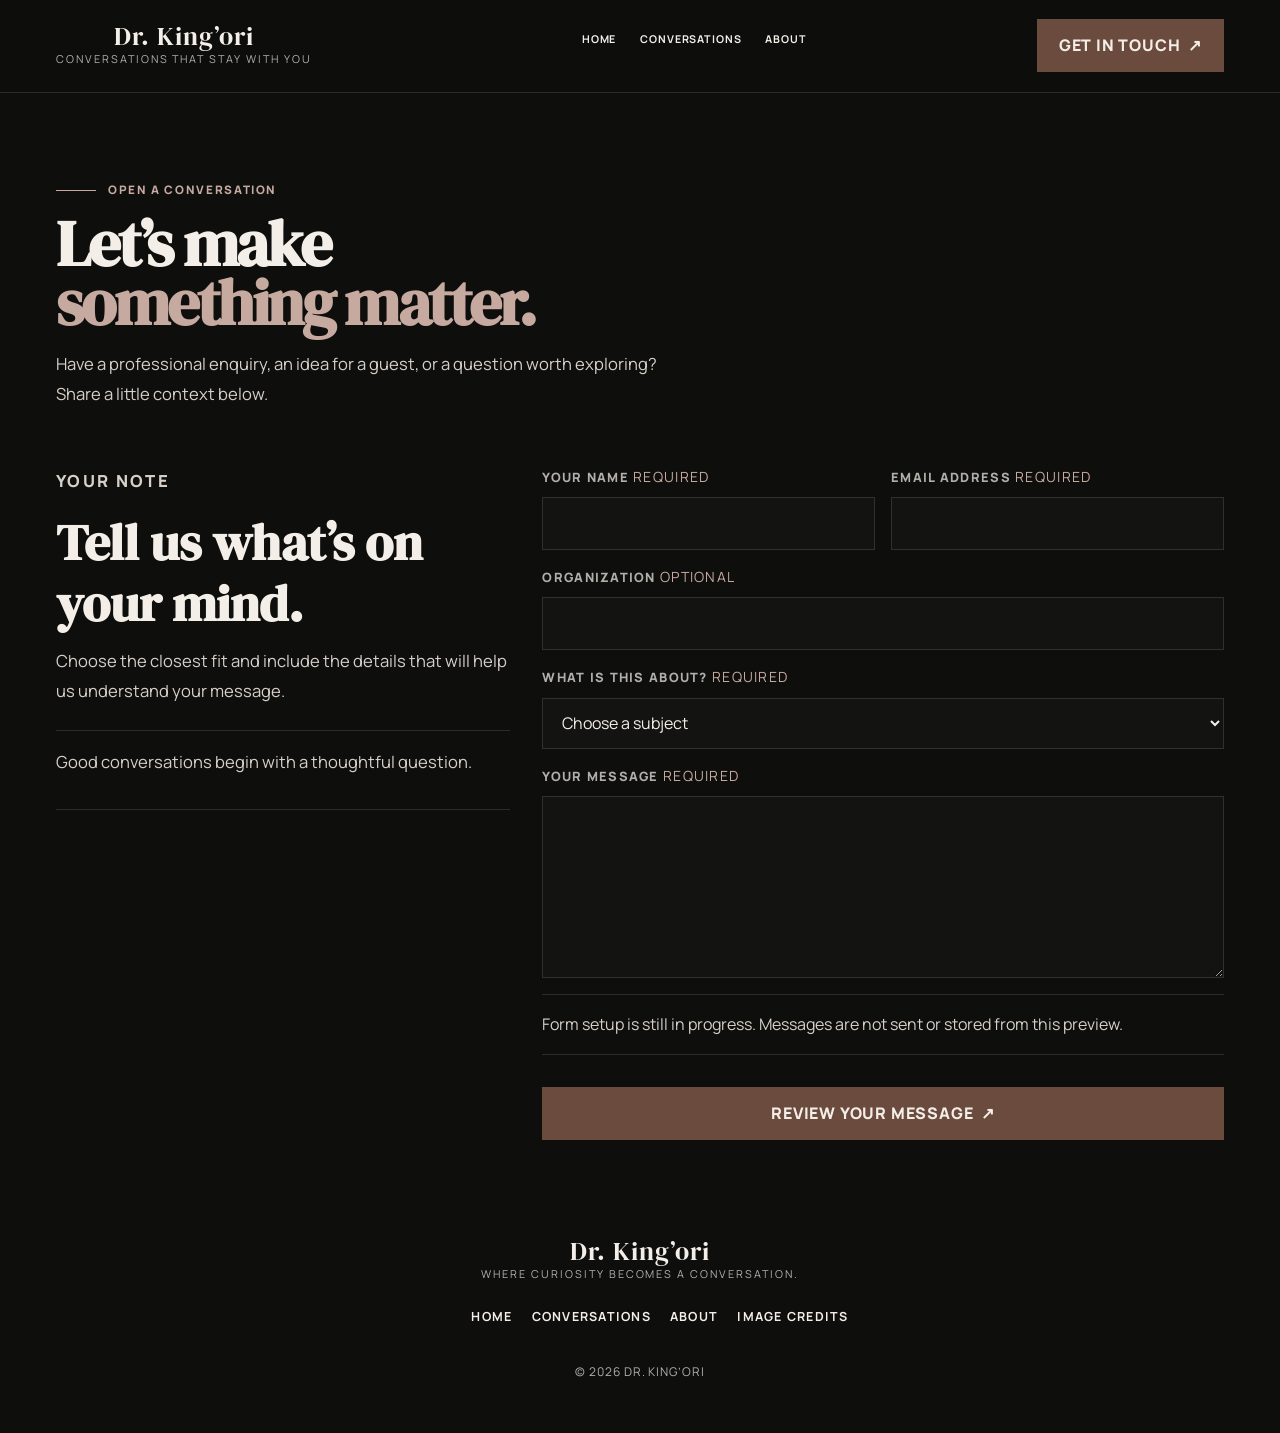
==== booking.html @ 10d5b48e "Start the Kingori site as its own repository. Move the client site out of the course tree and publis" ====
<!doctype html>
<html lang="en">
  <head>
    <meta charset="UTF-8" />
    <meta name="viewport" content="width=device-width, initial-scale=1.0" />
    <meta
      name="description"
      content="Share a professional enquiry, guest proposal, or conversation idea for Dr. King’ori."
    />
    <meta name="author" content="Dr. King’ori" />
    <meta name="theme-color" content="#0e0e0d" />
    <title>Get in touch — Dr. King’ori</title>
    <link rel="preconnect" href="https://fonts.googleapis.com" />
    <link rel="preconnect" href="https://fonts.gstatic.com" crossorigin />
    <link
      href="https://fonts.googleapis.com/css2?family=DM+Serif+Display&family=Manrope:wght@400;500;600;700;800&display=swap"
      rel="stylesheet"
    />
    <link rel="stylesheet" href="styles/styles.css" />
    <link rel="stylesheet" href="styles/booking.css" />
    <link rel="stylesheet" href="styles/kingori.css" />
    <script src="scripts/main.js" defer></script>
    <script src="scripts/booking.js" defer></script>
  </head>
  <body>
    <a class="skip-link" href="#main-content">Skip to content</a>
    <header class="page-header">
      <div class="header-container">
        <a class="wordmark" href="index.html" aria-label="Dr. King’ori home">
          <span class="wordmark-name">Dr. King’ori</span>
          <span class="wordmark-caption">Conversations that stay with you</span>
        </a>
        <nav class="navigation" aria-label="Main navigation">
          <ul class="nav-items">
            <li class="nav-item"><a href="index.html">Home</a></li>
            <li class="nav-item"><a href="media.html">Conversations</a></li>
            <li class="nav-item"><a href="index.html#about">About</a></li>
          </ul>
        </nav>
        <div class="actions">
          <a href="booking.html" class="cta-btn" aria-current="page">Get in touch <span aria-hidden="true">↗</span></a>
        </div>
      </div>
    </header>

    <main id="main-content" class="booking-main">
      <section class="booking-intro" aria-labelledby="booking-title">
        <p class="eyebrow"><span></span> OPEN A CONVERSATION</p>
        <h1 id="booking-title">Let’s make<br /><em>something matter.</em></h1>
        <p class="booking-intro-description">
          Have a professional enquiry, an idea for a guest, or a question
          worth exploring? Share a little context below.
        </p>
      </section>

      <section class="booking-form-section" aria-labelledby="form-title">
        <div class="booking-form-intro">
          <p class="eyebrow">YOUR NOTE</p>
          <h2 id="form-title">Tell us what’s on your mind.</h2>
          <p>Choose the closest fit and include the details that will help us understand your message.</p>
          <div class="contact-aside">
            <p>Good conversations begin with a thoughtful question.</p>
          </div>
        </div>

        <form class="booking-form" id="booking-form">
          <div class="form-row">
            <div class="form-field">
              <label for="name">Your name <span>Required</span></label>
              <input id="name" name="name" type="text" autocomplete="name" required />
            </div>
            <div class="form-field">
              <label for="email">Email address <span>Required</span></label>
              <input id="email" name="email" type="email" autocomplete="email" required />
            </div>
          </div>
          <div class="form-field">
            <label for="organization">Organization <span>Optional</span></label>
            <input id="organization" name="organization" type="text" autocomplete="organization" />
          </div>
          <div class="form-field">
            <label for="inquiry-type">What is this about? <span>Required</span></label>
            <select id="inquiry-type" name="inquiryType" required>
              <option value="">Choose a subject</option>
              <option value="professional">Professional enquiry</option>
              <option value="guest">Guest or topic proposal</option>
              <option value="partnership">Partnership enquiry</option>
              <option value="other">Something else</option>
            </select>
          </div>
          <div class="form-field">
            <label for="message">Your message <span>Required</span></label>
            <textarea id="message" name="message" rows="6" required></textarea>
          </div>
          <p class="form-demo-notice">
            Form setup is still in progress. Messages are not sent or stored from this preview.
          </p>
          <p class="form-status" id="form-status" role="status" aria-live="polite"></p>
          <button class="button button-dark" type="submit">Review your message <span aria-hidden="true">↗</span></button>
        </form>
      </section>
    </main>

    <footer class="page-footer">
      <a class="wordmark footer-wordmark" href="index.html"><span class="wordmark-name">Dr. King’ori</span><span class="wordmark-caption">Where curiosity becomes a conversation.</span></a>
      <nav aria-label="Footer navigation"><ul class="footer-nav"><li><a href="index.html">Home</a></li><li><a href="media.html">Conversations</a></li><li><a href="index.html#about">About</a></li><li><a href="references.html">Image credits</a></li></ul></nav>
      <p class="footer-meta">© <span id="currentyear"></span> Dr. King’ori</p>
    </footer>
  </body>
</html>
---- styles/styles.css ----
* {
  box-sizing: border-box;
}

html {
  scroll-behavior: smooth;
}

body {
  margin: 0;
  min-width: min(320px, 100%);
  font-family: "Manrope", "Segoe UI", sans-serif;
  line-height: 1.6;
  background: #111111;
  color: #f4eee5;
}

img {
  display: block;
  max-width: 100%;
  height: auto;
}

button,
input,
select,
textarea {
  font: inherit;
}

:focus-visible {
  outline: 2px solid #c69953;
  outline-offset: 4px;
}

p,
h1,
h2,
h3,
ul,
ol {
  margin-top: 0;
}

@media (prefers-reduced-motion: reduce) {
  html:focus-within {
    scroll-behavior: auto;
  }

  *, *::before, *::after {
    animation-duration: 0.01ms !important;
    animation-iteration-count: 1 !important;
    transition-duration: 0.01ms !important;
    scroll-behavior: auto !important;
  }
}
---- styles/booking.css ----
.booking-main {
  width: min(100% - 2rem, var(--content-width));
  margin-inline: auto;
}

.booking-intro {
  padding-block: clamp(3rem, 8vw, 6rem) 2.5rem;
}



.booking-intro h1 {
  max-width: 18ch;
  margin-bottom: 1rem;
  color: var(--color-text);
  font-size: var(--fs-display);
  line-height: 1.05;
  letter-spacing: -0.04em;
}

.booking-intro h1 span {
  color: var(--color-accent);
}

.booking-intro-description {
  max-width: 62ch;
  line-height: 1.7;
}

.booking-form-section {
  display: grid;
  gap: 2rem;
  padding-block: 2rem 5rem;
}

.booking-form-intro h2 {
  margin-bottom: 0.75rem;
  color: var(--color-text);
  font-size: var(--fs-section);
  line-height: 1.2;
}

.booking-form-intro > p:last-child {
  max-width: 50ch;
}

.booking-form {
  display: grid;
  gap: 1.5rem;
}

.booking-form fieldset {
  display: grid;
  gap: 1rem;
  min-width: 0;
  padding: 1.25rem;
  border: 1px solid var(--color-border);
  background-color: #11151c;
}

.booking-form legend {
  padding-inline: 0.5rem;
  color: var(--color-text);
  font-weight: 700;
}

.form-field {
  display: grid;
  gap: 0.4rem;
}

.form-field label {
  color: var(--color-text);
  font-weight: 600;
}

.form-field label span {
  color: var(--color-text-muted);
  font-size: 0.875rem;
  font-weight: 400;
}

.form-field input,
.form-field select,
.form-field textarea {
  width: 100%;
  min-height: 2.75rem;
  padding: 0.7rem 0.8rem;
  border: 1px solid var(--color-border);
  border-radius: 0.2rem;
  background-color: var(--color-background);
  color: var(--color-text);
}

.form-field textarea {
  min-height: 9rem;
  resize: vertical;
}

.form-field input::placeholder {
  color: var(--color-text-muted);
  opacity: 1;
}

.form-demo-notice {
  padding: 1rem;
  border-left: 3px solid var(--color-accent);
  background-color: #11151c;
  line-height: 1.6;
}

.form-status:empty {
  display: none;
}

.form-status:not(:empty) {
  padding: 0.85rem 1rem;
  border: 1px solid var(--color-border);
  color: var(--color-text);
}

.booking-form .cta-btn {
  justify-self: start;
  min-height: 2.75rem;
  padding: 0.7rem 1.2rem;
  border: 1px solid var(--color-accent);
  border-radius: 0.2rem;
  cursor: pointer;
}

.booking-form .cta-btn:hover {
  border-color: var(--color-text);
}

@media (min-width: 48rem) {
  .booking-form-section {
    grid-template-columns: minmax(14rem, 0.75fr) minmax(0, 1.25fr);
    align-items: start;
    gap: clamp(2rem, 5vw, 4rem);
  }

  .booking-form fieldset {
    grid-template-columns: repeat(2, minmax(0, 1fr));
    gap: 1.25rem;
    padding: 1.5rem;
  }

  .booking-form fieldset legend {
    grid-column: 1 / -1;
  }

  .booking-form fieldset:last-of-type .form-field:last-child {
    grid-column: 1 / -1;
  }

  .form-demo-notice,
  .form-status,
  .booking-form .cta-btn {
    grid-column: 1 / -1;
  }
}
---- styles/kingori.css ----
:root {
  --kingori-bg: #0e0e0d;
  --kingori-bg-soft: #161412;
  --kingori-panel: rgba(255, 255, 255, 0.02);
  --kingori-text: #f3efe8;
  --kingori-text-soft: #d6d0c8;
  --kingori-line: rgba(255, 255, 255, 0.12);
  --kingori-accent: #6b4b3d;
  --kingori-accent-readable: #c6aaa0;
  --kingori-accent-soft: #d8c4bb;
  --kingori-muted: rgba(243, 239, 232, 0.72);
}

body {
  background: var(--kingori-bg);
  color: var(--kingori-text);
}

.home-stage {
  position: relative;
  isolation: isolate;
}

.home-stage::before {
  position: absolute;
  z-index: 0;
  inset: 0 0 auto;
  height: clamp(60rem, calc(100svh + 2rem), 68rem);
  background: url("../images/background/bg-1.webp") center 42% / cover no-repeat;
  content: "";
  opacity: 0.2;
  pointer-events: none;
}

.home-stage > .page-header,
.home-stage > main,
.home-stage > .page-footer {
  position: relative;
  z-index: 1;
}

.home-page #main-content > .intro-band {
  position: relative;
  z-index: 1;
  background: var(--kingori-bg);
}

img {
  border-radius: 0;
}

.skip-link {
  position: absolute;
  left: 1rem;
  top: -3rem;
  z-index: 100;
  padding: 0.7rem 1rem;
  background: #fff;
  color: #111;
  text-decoration: none;
}

.skip-link:focus {
  top: 1rem;
}

.page-header {
  position: sticky;
  top: 0;
  z-index: 20;
  background: rgba(14, 14, 13, 0.92);
  backdrop-filter: blur(8px);
  border-bottom: 1px solid var(--kingori-line);
}

.home-page .page-header {
  position: relative;
  background: transparent;
  backdrop-filter: none;
  border-bottom: 0;
}

.header-container {
  max-width: 1200px;
  margin: 0 auto;
  padding: 1.2rem 1rem;
  display: grid;
  gap: 1rem;
  justify-items: center;
  align-items: center;
}

.wordmark {
  display: inline-flex;
  flex-direction: column;
  align-items: center;
  text-decoration: none;
  color: var(--kingori-text);
}

.wordmark-name {
  font-family: "DM Serif Display", Georgia, serif;
  font-size: clamp(1.4rem, 2vw, 2.1rem);
  letter-spacing: 0.04em;
  line-height: 1;
}

.wordmark-caption {
  font-size: 0.68rem;
  letter-spacing: 0.18em;
  text-transform: uppercase;
  opacity: 0.72;
}

.navigation {
  width: 100%;
}

.nav-items {
  list-style: none;
  display: flex;
  justify-content: center;
  flex-wrap: wrap;
  gap: 1rem 1.5rem;
}

.nav-items a,
.footer-nav a,
.platform-strip a,
.text-link,
.archive-card-link,
.archive-source,
.platform-links a {
  color: var(--kingori-text);
  text-decoration: none;
}

.nav-items a {
  position: relative;
  font-weight: 700;
  letter-spacing: 0.08em;
  text-transform: uppercase;
  font-size: 0.67rem;
}

.nav-items a::after {
  content: "";
  position: absolute;
  left: 0;
  bottom: -0.35rem;
  width: 100%;
  height: 2px;
  background: var(--kingori-accent);
  transform: scaleX(0);
  transform-origin: center;
  transition: transform 180ms ease;
}

.nav-items a:hover::after,
.nav-items a[aria-current="page"]::after {
  transform: scaleX(1);
}

.actions {
  display: flex;
  justify-content: center;
}

.cta-btn,
.button,
.archive-source,
.archive-card-link,
.platform-links a,
.text-link,
.media-reset {
  transition:
    transform 180ms ease,
    background-color 180ms ease,
    border-color 180ms ease,
    color 180ms ease;
}

.cta-btn,
.button {
  display: inline-flex;
  align-items: center;
  justify-content: center;
  gap: 0.5rem;
  padding: 0.8rem 1.3rem;
  border-radius: 0;
  text-decoration: none;
  font-weight: 800;
  letter-spacing: 0.05em;
  text-transform: uppercase;
  border: 1px solid transparent;
  cursor: pointer;
}

.cta-btn,
.button-dark {
  background: var(--kingori-accent);
  color: var(--kingori-text);
}

.button-outline,
.button-light,
.media-reset {
  background: transparent;
  border-color: var(--kingori-line);
  color: var(--kingori-text);
}

.button:hover,
.cta-btn:hover,
.archive-source:hover,
.archive-card-link:hover,
.platform-links a:hover,
.text-link:hover,
.media-reset:hover {
  transform: translateY(-1px);
}

.text-link {
  font-weight: 700;
}

.hero,
.intro-band,
.topics-section,
.listen-section,
.about-section,
.contact-band,
.media-main,
.booking-main,
.page-footer,
.references-main {
  max-width: 1200px;
  margin: 0 auto;
  padding-left: 1rem;
  padding-right: 1rem;
}

.hero {
  display: grid;
  gap: 2rem;
  padding-top: clamp(3rem, 7vw, 6rem);
  padding-bottom: clamp(2.5rem, 6vw, 4rem);
}

.home-hero {
  max-width: none;
  padding-left: max(1rem, calc((100vw - 1200px) / 2));
  padding-right: 0;
  background: transparent;
}

.eyebrow {
  display: inline-flex;
  align-items: center;
  gap: 0.75rem;
  margin-bottom: 1rem;
  color: var(--kingori-accent-readable);
  font-size: 0.73rem;
  font-weight: 800;
  letter-spacing: 0.14em;
  text-transform: uppercase;
}

.eyebrow span {
  display: inline-block;
  width: 2.5rem;
  height: 1px;
  background: currentColor;
}

.hero h1,
.archive-intro h1,
.booking-intro h1,
.about-section h2,
.listen-copy h2,
.intro-band h2,
.contact-band h2,
.section-heading h2 {
  font-family: "DM Serif Display", Georgia, serif;
  line-height: 0.92;
  letter-spacing: -0.04em;
  color: var(--kingori-text);
}

.hero h1 {
  font-size: clamp(3.2rem, 7vw, 7rem);
}

@keyframes matter-pendulum {
  0% {
    opacity: 0;
    transform: translateY(1.2em) rotate(90deg);
  }

  15% {
    opacity: 1;
    transform: translateY(1.2em) rotate(70deg);
  }

  40% {
    transform: translateY(1.2em) rotate(-20deg);
  }

  60% {
    transform: translateY(1.2em) rotate(10deg);
  }

  80% {
    transform: translateY(1.2em) rotate(-5deg);
  }

  100% {
    opacity: 1;
    transform: translateY(1.2em) rotate(0deg);
  }
}

.hero h1 em,
.archive-intro h1 em,
.booking-intro h1 em,
.about-section h2 em,
.listen-copy h2 em,
.section-heading h2 em {
  color: var(--kingori-accent-readable);
  font-style: normal;
}

.hero-lede,
.archive-intro p,
.listen-copy p,
.about-copy p,
.booking-intro-description,
.booking-form-intro p,
.archive-heading p,
.intro-band p,
.references-intro,
.contact-aside p {
  max-width: 38rem;
  font-size: 1.04rem;
  line-height: 1.8;
  color: var(--kingori-text-soft);
}

.hero-actions {
  display: flex;
  flex-wrap: wrap;
  align-items: center;
  gap: 1rem;
  margin-top: 1.5rem;
}

.hero-note {
  margin-top: 1rem;
  font-size: 0.8rem;
  letter-spacing: 0.18em;
  text-transform: uppercase;
  color: var(--kingori-muted);
}

.hero-visual {
  position: relative;
  margin: 0;
  padding: 0;
  border: 0;
  background: transparent;
  box-shadow: none;
}

.hero-visual img {
  width: 100%;
  height: auto;
  aspect-ratio: 1.6;
  object-fit: cover;
  object-position: right center;
  border-radius: 0;
}

.hero-visual figcaption {
  display: flex;
  flex-wrap: wrap;
  justify-content: space-between;
  gap: 0.35rem 1rem;
  margin-top: 0.9rem;
  padding-right: max(1rem, calc((100vw - 1200px) / 2));
  color: var(--kingori-text-soft);
  font-size: 0.82rem;
}

.visual-index {
  font-size: 0.72rem;
  letter-spacing: 0.14em;
  color: var(--kingori-accent-readable);
  text-transform: uppercase;
  font-weight: 800;
}

.hero-bottomline {
  margin-top: 0.2rem;
  display: grid;
  grid-template-columns: repeat(auto-fit, minmax(10rem, 1fr));
  gap: 0.75rem;
  padding-top: 1rem;
  border-top: 1px solid var(--kingori-line);
  color: var(--kingori-muted);
  font-size: 0.7rem;
  letter-spacing: 0.14em;
  text-transform: uppercase;
}

.intro-band,
.listen-section,
.contact-band {
  border-top: 1px solid var(--kingori-line);
  padding-top: 3rem;
  padding-bottom: 3rem;
}

.intro-band {
  display: grid;
  gap: 1.2rem;
  align-items: center;
}

.featured-conversation {
  grid-template-columns: minmax(0, 1fr);
  gap: 2rem;
  padding-top: clamp(4rem, 8vw, 7rem);
  padding-bottom: clamp(4rem, 8vw, 7rem);
}

.home-page #main-content > .featured-conversation {
  max-width: none;
  margin: 0;
  padding-right: max(1rem, calc((100vw - 1200px) / 2));
  padding-left: max(1rem, calc((100vw - 1200px) / 2));
  background: #e8dfd2;
  border-color: rgba(14, 14, 13, 0.16);
  color: #201c19;
}

.home-page #main-content > .featured-conversation .eyebrow,
.home-page #main-content > .featured-conversation h2 span,
.home-page #main-content > .featured-conversation .visual-index {
  color: #6b4b3d;
}

.home-page #main-content > .featured-conversation h2 {
  color: #201c19;
}

.home-page #main-content > .featured-conversation .feature-copy > p:not(.eyebrow),
.home-page #main-content > .featured-conversation figcaption {
  color: #4d4741;
}

.home-page #main-content > .listen-section {
  max-width: none;
  margin: 0;
  border-color: rgba(14, 14, 13, 0.16);
  padding: clamp(3rem, 7vw, 6rem) max(1rem, calc((100vw - 1200px) / 2));
  background: #e8dfd2;
  color: #201c19;
}

.home-page #main-content > .listen-section .eyebrow,
.home-page #main-content > .listen-section .listen-copy h2 em {
  color: #6b4b3d;
}

.home-page #main-content > .listen-section .listen-copy h2,
.home-page #main-content > .listen-section .listen-copy p:not(.eyebrow),
.home-page #main-content > .listen-section .platform-links a {
  color: #201c19;
}

.home-page #main-content > .listen-section .listen-copy p:not(.eyebrow) {
  color: #4d4741;
}

.home-page #main-content > .listen-section .button-light {
  border-color: rgba(32, 28, 25, 0.35);
  color: #201c19;
}

.home-page #main-content > .listen-section .button-light:hover,
.home-page #main-content > .listen-section .button-light:focus-visible {
  border-color: #6b4b3d;
  background: rgba(107, 75, 61, 0.08);
}

.home-page #main-content > .listen-section .platform-links a {
  border-color: rgba(32, 28, 25, 0.22);
}

.home-page #main-content > .listen-section .platform-links a small {
  color: #4d4741;
}

.home-page #main-content > .listen-section .platform-links a:hover,
.home-page #main-content > .listen-section .platform-links a:focus-visible {
  border-color: #6b4b3d;
}

.home-page #main-content > .contact-band {
  max-width: none;
  margin: 0;
  border-color: rgba(243, 239, 232, 0.24);
  padding: clamp(2.5rem, 6vw, 4.5rem) max(1rem, calc((100vw - 1200px) / 2));
  background: var(--kingori-accent);
  color: var(--kingori-text);
}

.home-page #main-content > .contact-band .eyebrow,
.home-page #main-content > .contact-band h2 {
  color: var(--kingori-text);
}

.home-page #main-content > .contact-band .button-outline {
  border-color: rgba(243, 239, 232, 0.72);
  color: var(--kingori-text);
}

.home-page #main-content > .contact-band .button-outline:hover,
.home-page #main-content > .contact-band .button-outline:focus-visible {
  border-color: var(--kingori-text);
  background: rgba(243, 239, 232, 0.1);
}

.feature-copy {
  max-width: 34rem;
}

.feature-copy .eyebrow {
  margin-bottom: 1.4rem;
}

.feature-copy h2 {
  max-width: 12ch;
}

.feature-copy > p:not(.eyebrow) {
  max-width: 34rem;
  margin-bottom: 0;
}

.feature-image-link {
  position: relative;
  display: block;
  overflow: hidden;
}

.feature-play-cue {
  position: absolute;
  right: 1rem;
  bottom: 1rem;
  z-index: 1;
  display: inline-flex;
  align-items: center;
  gap: 0.5rem;
  padding: 0.7rem 0.85rem;
  background: var(--kingori-bg);
  color: var(--kingori-text);
  font-size: 0.62rem;
  font-weight: 800;
  letter-spacing: 0.08em;
  text-transform: uppercase;
}

.feature-play-cue svg {
  width: 1.35rem;
  height: auto;
  flex: 0 0 auto;
}

.feature-visual {
  margin: 0;
}

.feature-visual img {
  width: 100%;
  aspect-ratio: 16 / 10;
  object-fit: cover;
}

.feature-visual figcaption {
  display: grid;
  gap: 0.5rem;
  margin-top: 1rem;
  color: var(--kingori-text-soft);
  font-size: 0.84rem;
  line-height: 1.6;
}

.feature-visual .visual-index {
  color: var(--kingori-accent-readable);
}

.intro-band h2 {
  font-size: clamp(2rem, 4vw, 4rem);
}

.intro-band h2 span {
  color: var(--kingori-accent-readable);
}

.topics-section {
  padding-top: clamp(3.5rem, 7vw, 5rem);
  padding-bottom: clamp(4rem, 8vw, 6rem);
}

.home-page #main-content > .topics-section {
  max-width: none;
  margin: 0;
  padding-right: max(1rem, calc((100vw - 1200px) / 2));
  padding-left: max(1rem, calc((100vw - 1200px) / 2));
  background: var(--kingori-accent);
  color: var(--kingori-text);
}

.section-heading {
  display: flex;
  flex-wrap: wrap;
  align-items: end;
  justify-content: space-between;
  gap: 1rem;
  margin-bottom: 1.5rem;
}

.topics-intro {
  max-width: 38rem;
  margin: -0.45rem 0 2.5rem;
  color: rgba(243, 239, 232, 0.82);
  font-size: 0.92rem;
  line-height: 1.65;
}

.section-heading h2 {
  font-size: clamp(2.3rem, 4vw, 4rem);
}

.topic-grid {
  list-style: none;
  display: grid;
  grid-template-columns: repeat(3, minmax(0, 1fr));
  column-gap: clamp(1rem, 2.5vw, 2rem);
  row-gap: clamp(2.5rem, 5vw, 4rem);
}

.topic-card {
  display: grid;
  align-content: start;
  padding-top: 0.8rem;
  border-top: 1px solid rgba(243, 239, 232, 0.3);
  border-radius: 0;
  background: transparent;
  color: var(--kingori-text);
  text-decoration: none;
}

.topic-card:focus-visible {
  outline: 2px solid var(--kingori-text);
  outline-offset: 0.35rem;
}

.topic-image {
  display: block;
  overflow: hidden;
  margin-bottom: 1.1rem;
}

.topic-image img {
  display: block;
  width: 100%;
  aspect-ratio: 3 / 2;
  object-fit: cover;
  object-position: center;
  filter: saturate(0.84);
  transition:
    filter 360ms ease,
    transform 500ms cubic-bezier(0.2, 0.7, 0.2, 1);
}

.topic-card:hover .topic-image img,
.topic-card:focus-visible .topic-image img {
  filter: saturate(1);
  transform: scale(1.025);
}

.topic-card-people .topic-image img {
  object-position: center 12%;
}

.topic-number {
  display: block;
  font-size: 0.7rem;
  letter-spacing: 0.18em;
  font-weight: 800;
  text-transform: uppercase;
  color: rgba(243, 239, 232, 0.8);
}

.topic-name {
  margin-top: 0.55rem;
  font-size: clamp(1.45rem, 2.4vw, 2rem);
  font-family: "DM Serif Display", Georgia, serif;
}

.topic-description {
  max-width: 32ch;
  margin-top: 0.45rem;
  color: rgba(243, 239, 232, 0.82);
  font-size: 0.84rem;
  line-height: 1.65;
}

.topic-link-label {
  width: fit-content;
  margin-top: 0.9rem;
  border-bottom: 1px solid rgba(243, 239, 232, 0.55);
  padding-bottom: 0.16rem;
  font-size: 0.66rem;
  font-weight: 800;
  letter-spacing: 0.1em;
  text-transform: uppercase;
  transition: border-color 180ms ease;
}

.topic-count {
  display: block;
  margin-top: 0.5rem;
  color: rgba(243, 239, 232, 0.72);
  font-size: 0.63rem;
  font-weight: 700;
  letter-spacing: 0.04em;
}

.topic-shortcuts {
  display: flex;
  flex-wrap: wrap;
  align-items: baseline;
  gap: 0.75rem 1.2rem;
  margin-top: clamp(2.5rem, 5vw, 4rem);
  border-top: 1px solid rgba(243, 239, 232, 0.3);
  padding-top: 1rem;
}

.topic-shortcuts > span {
  color: rgba(243, 239, 232, 0.72);
  font-size: 0.65rem;
  font-weight: 800;
  letter-spacing: 0.12em;
  text-transform: uppercase;
}

.topic-shortcut {
  color: var(--kingori-text);
  font-size: 0.72rem;
  text-decoration: none;
}

.topic-shortcut:hover,
.topic-shortcut:focus-visible {
  text-decoration: underline;
  text-underline-offset: 0.2em;
}

.topic-card:hover .topic-link-label,
.topic-card:focus-visible .topic-link-label {
  border-color: currentColor;
}

.listen-section {
  display: grid;
  gap: 2rem;
}

.listen-copy h2 {
  font-size: clamp(2.4rem, 5vw, 5rem);
}

.platform-links {
  display: grid;
  gap: 1rem;
}

.platform-links a {
  display: grid;
  grid-template-columns: 1fr auto;
  align-items: center;
  gap: 1rem;
  padding: 0.9rem 0;
  border-top: 1px solid var(--kingori-line);
  border-bottom: 1px solid var(--kingori-line);
  border-left: 0;
  border-right: 0;
  border-radius: 0;
  background: transparent;
}

.platform-links a small {
  display: block;
  font-size: 0.62rem;
  letter-spacing: 0.18em;
  text-transform: uppercase;
  color: var(--kingori-muted);
}

.platform-links a strong {
  font-size: 1.5rem;
  font-weight: 800;
  letter-spacing: -0.04em;
}

.platform-icon {
  display: block;
  width: 2rem;
  height: 2rem;
  flex: 0 0 auto;
}

.platform-icon-youtube {
  width: 2.2rem;
  height: 1.55rem;
}

.about-section {
  padding-top: 2rem;
  padding-bottom: 3rem;
}

.home-page #main-content > .about-editorial {
  display: grid;
  grid-template-columns: minmax(0, 1fr);
  gap: clamp(1.5rem, 4vw, 3.5rem);
  align-items: center;
  padding-top: clamp(3rem, 7vw, 5.5rem);
}

.about-visual {
  min-width: 0;
  margin: 0;
}

.about-visual img {
  display: block;
  width: 100%;
  aspect-ratio: 1;
  border: 1px solid var(--kingori-line);
  object-fit: contain;
}

.about-visual figcaption {
  display: flex;
  justify-content: space-between;
  gap: 1rem;
  margin-top: 0.65rem;
  color: var(--kingori-muted);
  font-size: 0.62rem;
  font-weight: 700;
  letter-spacing: 0.1em;
  text-transform: uppercase;
}

.about-content {
  min-width: 0;
}

.about-content > .eyebrow {
  margin-bottom: 1rem;
}

.about-section h2 {
  font-size: clamp(2.5rem, 5vw, 5rem);
}

.about-copy {
  max-width: 38rem;
  margin-top: 1.25rem;
  display: grid;
  gap: 0.75rem;
}

.about-copy p {
  margin: 0;
  color: var(--kingori-text-soft);
  font-size: 0.94rem;
  line-height: 1.75;
}

.contact-band {
  display: flex;
  flex-wrap: wrap;
  justify-content: space-between;
  align-items: center;
  gap: 1rem;
  border-bottom: 1px solid var(--kingori-line);
  margin-bottom: 2rem;
}

.contact-band h2 {
  font-size: clamp(2rem, 4vw, 3.25rem);
}

.page-footer {
  display: grid;
  gap: 1.1rem;
  justify-items: center;
  padding-top: 2.2rem;
  padding-bottom: 2.5rem;
}

.footer-wordmark {
  margin-bottom: 0.2rem;
}

.footer-nav {
  list-style: none;
  display: flex;
  flex-wrap: wrap;
  justify-content: center;
  gap: 0.9rem 1.2rem;
}

.footer-nav a {
  font-size: 0.78rem;
  letter-spacing: 0.1em;
  text-transform: uppercase;
  font-weight: 700;
}

.footer-meta {
  font-size: 0.75rem;
  letter-spacing: 0.08em;
  text-transform: uppercase;
  color: var(--kingori-muted);
}

.archive-intro,
.archive-section,
.platform-strip,
.booking-main {
  max-width: 1200px;
  margin: 0 auto;
  padding-left: 1rem;
  padding-right: 1rem;
}

.archive-intro {
  display: grid;
  grid-template-columns: minmax(0, 1.55fr) minmax(18rem, 0.8fr);
  align-items: center;
  gap: clamp(1.5rem, 4vw, 3.5rem);
  padding-top: clamp(2rem, 4vw, 3.5rem);
  padding-bottom: 1.25rem;
}

.archive-intro-visual {
  display: block;
  grid-column: 1;
  grid-row: 1;
  min-width: 0;
}

.archive-intro-copy {
  grid-column: 2;
  grid-row: 1;
  padding-block: 1rem;
}

.archive-intro h1 {
  margin-bottom: 1rem;
  font-size: clamp(2.8rem, 4.8vw, 4.6rem);
}

.archive-intro-copy > p:last-child {
  max-width: 24rem;
  margin-bottom: 0;
  color: var(--kingori-text-soft);
  font-size: clamp(0.9rem, 1.15vw, 1rem);
  line-height: 1.7;
}

.archive-intro-image {
  width: 100%;
  height: clamp(18rem, 31vw, 25rem);
  border: 1px solid var(--kingori-line);
  object-fit: cover;
  object-position: center 42%;
}

.archive-source {
  display: inline-flex;
  align-items: center;
  gap: 0.5rem;
  margin-top: 1.2rem;
  font-weight: 800;
  letter-spacing: 0.08em;
  text-transform: uppercase;
}

.archive-section {
  padding-top: 1.5rem;
  padding-bottom: 3rem;
}

.archive-section > .archive-heading {
  display: grid;
  gap: 0.7rem;
  margin-bottom: 1.5rem;
}

.archive-heading {
  display: grid;
  gap: 0.7rem;
  margin-bottom: 1.5rem;
}

.archive-heading h2 {
  font-size: clamp(2rem, 3.7vw, 3.5rem);
  font-family: "DM Serif Display", Georgia, serif;
  color: var(--kingori-text);
  letter-spacing: -0.04em;
}

.archive-controls {
  display: grid;
  gap: 1rem;
  margin-bottom: 1.5rem;
}

.archive-tools {
  display: grid;
  grid-template-areas:
    "format format"
    "search search"
    "theme sort";
  grid-template-columns: repeat(2, minmax(0, 1fr));
  align-items: end;
  gap: 1rem;
  margin-block: 1.5rem 1.25rem;
}

.archive-format {
  grid-area: format;
  display: grid;
  gap: 0.45rem;
  align-content: end;
}

.archive-control-label,
.archive-sort label,
.archive-search label,
.category-filter-wrap label {
  display: block;
  margin: 0;
  color: var(--kingori-muted);
  font-size: 0.66rem;
  font-weight: 800;
  letter-spacing: 0.1em;
  text-transform: uppercase;
}

.category-filter-wrap {
  grid-area: theme;
  display: grid;
  min-width: 0;
  gap: 0.45rem;
  margin: 0;
}

.archive-sort {
  grid-area: sort;
  display: grid;
  min-width: 0;
  gap: 0.45rem;
}

.archive-sort select,
.category-filter-wrap select {
  width: 100%;
  min-width: 0;
  min-height: 2.7rem;
  border: 1px solid var(--kingori-line);
  border-radius: 0;
  padding: 0.55rem 0.75rem;
  background: var(--kingori-bg);
  color: var(--kingori-text);
  font: inherit;
  font-size: 0.75rem;
  cursor: pointer;
}

.format-controls {
  display: flex;
  align-items: center;
  gap: 0.45rem;
}

.format-controls button {
  flex: 0 0 auto;
  min-height: 2.7rem;
  border: 1px solid var(--kingori-line);
  border-radius: 0;
  padding: 0.6rem 0.8rem;
  background: transparent;
  color: var(--kingori-muted);
  font: inherit;
  font-size: 0.7rem;
  font-weight: 800;
  letter-spacing: 0.05em;
  cursor: pointer;
  transition: border-color 180ms ease, color 180ms ease, background-color 180ms ease;
}

.format-controls button[aria-pressed="true"] {
  border-color: var(--kingori-accent-readable);
  background: var(--kingori-accent);
  color: var(--kingori-text);
}

.format-controls button:hover {
  border-color: var(--kingori-accent-readable);
  color: var(--kingori-text);
}

.format-controls button[data-format="all"] {
  min-width: 3.25rem;
  font-size: 0.75rem;
}

.format-icon {
  display: block;
  width: 1.35rem;
  height: 1.1rem;
}

.format-icon-spotify {
  width: 1.2rem;
  height: 1.2rem;
}

.archive-search label {
  margin-bottom: 0.45rem;
}

.archive-search input {
  width: 100%;
  min-width: 0;
  min-height: 3rem;
  border: 1px solid var(--kingori-line);
  border-radius: 0;
  padding: 0.8rem 0.9rem;
  background: transparent;
  color: var(--kingori-text);
  font: inherit;
  font-size: 0.86rem;
}

.archive-search {
  grid-area: search;
  min-width: 0;
}

.archive-tools :is(button, input, select):focus-visible,
.category-filter-wrap select:focus-visible {
  outline: 2px solid var(--kingori-accent-readable);
  outline-offset: 3px;
}

.conversation-list-heading {
  display: flex;
  flex-wrap: wrap;
  align-items: baseline;
  justify-content: space-between;
  gap: 0.5rem 1.5rem;
  margin-block: 1.25rem 0.7rem;
}

.conversation-results {
  margin: 0;
  color: var(--kingori-text);
  font-size: 0.78rem;
  font-weight: 800;
  letter-spacing: 0.08em;
  text-transform: uppercase;
}

.source-status {
  max-width: 60ch;
  margin: 0;
  color: var(--kingori-muted);
  font-size: 0.72rem;
}

.conversation-list {
  display: grid;
  list-style: none;
  margin: 0;
  padding: 0;
}

.conversation-item,
.conversation-loading {
  border-top: 1px solid var(--kingori-line);
}

.conversation-entry {
  display: grid;
  grid-template-columns: minmax(8rem, 0.28fr) minmax(0, 1fr) auto;
  align-items: start;
  gap: 1.25rem;
  padding-block: 1.35rem;
}

.conversation-entry-has-cover {
  grid-template-columns: 9rem minmax(7rem, 0.28fr) minmax(0, 1fr) auto;
}

.conversation-cover {
  width: 100%;
  aspect-ratio: 16 / 10;
  border: 1px solid var(--kingori-line);
  object-fit: cover;
}

.conversation-entry-audio .conversation-cover {
  aspect-ratio: 1;
}

.conversation-index,
.conversation-meta {
  margin: 0;
  color: var(--kingori-muted);
  font-size: 0.65rem;
  font-weight: 800;
  letter-spacing: 0.1em;
  text-transform: uppercase;
}

.conversation-index span {
  display: block;
  margin-top: 0.35rem;
  color: var(--kingori-accent-readable);
}

.conversation-copy h3 {
  margin-bottom: 0.35rem;
  color: var(--kingori-text);
  font-family: "DM Serif Display", Georgia, serif;
  font-size: clamp(1.25rem, 2.2vw, 1.8rem);
  font-weight: 400;
  line-height: 1.15;
}

.conversation-guest {
  margin-bottom: 0.35rem;
  color: var(--kingori-text-soft);
  font-size: 0.84rem;
}

.conversation-meta {
  margin-bottom: 0.7rem;
  font-size: 0.62rem;
  letter-spacing: 0.06em;
}

.conversation-tags {
  display: flex;
  flex-wrap: wrap;
  gap: 0.4rem;
}

.conversation-tag {
  border: 1px solid var(--kingori-line);
  padding: 0.2rem 0.4rem;
  color: var(--kingori-accent-readable);
  font-size: 0.6rem;
  letter-spacing: 0.04em;
}

.conversation-tag-pending {
  color: var(--kingori-muted);
}

.conversation-details {
  align-self: center;
  border: 0;
  border-bottom: 1px solid var(--kingori-line);
  border-radius: 0;
  padding: 0 0 0.2rem;
  background: transparent;
  color: var(--kingori-text);
  font: inherit;
  font-size: 0.65rem;
  font-weight: 800;
  letter-spacing: 0.06em;
  text-transform: uppercase;
  cursor: pointer;
  text-decoration: none;
}

.conversation-details:hover {
  border-color: var(--kingori-accent-readable);
}

.conversation-empty,
.conversation-loading,
.archive-note {
  padding-block: 1.5rem;
  color: var(--kingori-muted);
}

.conversation-dialog {
  width: min(100% - 2rem, 44rem);
  max-height: min(85vh, 48rem);
  overflow-y: auto;
  border: 1px solid var(--kingori-line);
  border-radius: 0;
  padding: 0;
  background: var(--kingori-bg);
  color: var(--kingori-text);
}

.conversation-dialog::backdrop {
  background: rgba(0, 0, 0, 0.76);
}

.conversation-dialog-content {
  padding: clamp(1.25rem, 4vw, 2.5rem);
}

.conversation-dialog form {
  display: flex;
  justify-content: end;
  margin-bottom: 1.5rem;
}

.dialog-close {
  border: 0;
  border-bottom: 1px solid var(--kingori-line);
  border-radius: 0;
  padding: 0.2rem 0;
  background: transparent;
  color: var(--kingori-text);
  font: inherit;
  font-size: 0.7rem;
  font-weight: 800;
  text-transform: uppercase;
  cursor: pointer;
}

.conversation-dialog h2 {
  max-width: 22ch;
  margin-bottom: 1.25rem;
  font-family: "DM Serif Display", Georgia, serif;
  font-size: clamp(2rem, 5vw, 3.5rem);
  font-weight: 400;
  line-height: 1.08;
}

.dialog-metadata {
  display: grid;
  gap: 0.65rem;
  margin-bottom: 1.5rem;
  border-block: 1px solid var(--kingori-line);
  padding-block: 1rem;
}

.dialog-metadata div {
  display: grid;
  grid-template-columns: minmax(5.5rem, 0.3fr) 1fr;
  gap: 1rem;
}

.dialog-metadata dt {
  color: var(--kingori-muted);
  font-size: 0.65rem;
  font-weight: 800;
  letter-spacing: 0.08em;
  text-transform: uppercase;
}

.dialog-metadata dd {
  margin: 0;
  color: var(--kingori-text-soft);
  font-size: 0.85rem;
}

.dialog-source-description h3 {
  margin-bottom: 0.45rem;
  font-size: 0.68rem;
  letter-spacing: 0.1em;
  text-transform: uppercase;
}

.dialog-source-description p,
.dialog-missing-description,
.dialog-link-note {
  color: var(--kingori-text-soft);
  font-size: 0.88rem;
  line-height: 1.7;
}

.dialog-source-description .source-note {
  color: var(--kingori-muted);
  font-size: 0.72rem;
}

.conversation-dialog .button {
  margin-top: 0.5rem;
}

.archive-controls label {
  display: block;
  margin-bottom: 0.5rem;
  font-size: 0.78rem;
  letter-spacing: 0.12em;
  text-transform: uppercase;
  color: var(--kingori-muted);
  font-weight: 800;
}

.archive-controls input,
.archive-controls select,
.booking-form input,
.booking-form select,
.booking-form textarea {
  width: 100%;
  min-height: 3rem;
  border: 1px solid var(--kingori-line);
  border-radius: 0;
  background: rgba(255, 255, 255, 0.02);
  color: var(--kingori-text);
  padding: 0.8rem 0.9rem;
  font: inherit;
}

.archive-controls input::placeholder {
  color: rgba(243, 239, 232, 0.52);
}

.media-results {
  color: var(--kingori-muted);
  font-size: 0.8rem;
  letter-spacing: 0.11em;
  text-transform: uppercase;
  padding-bottom: 1rem;
}

.archive-grid {
  margin-top: 1.5rem;
}

.archive-card {
  display: grid;
  gap: 0.85rem;
  min-height: 0;
  padding: 1.3rem 0;
  border-top: 1px solid var(--kingori-line);
  border-radius: 0;
  background: transparent;
}

.archive-number {
  font-size: 0.7rem;
  letter-spacing: 0.16em;
  text-transform: uppercase;
  color: var(--kingori-accent-readable);
  font-weight: 800;
}

.archive-number span {
  color: var(--kingori-muted);
}

.archive-card h3 {
  font-size: clamp(1.6rem, 3vw, 2.3rem);
  line-height: 1.06;
  color: var(--kingori-text);
  font-family: "DM Serif Display", Georgia, serif;
}

.archive-card-link {
  display: inline-flex;
  align-items: center;
  gap: 0.5rem;
  margin-top: 0.5rem;
  font-weight: 800;
  letter-spacing: 0.08em;
  text-transform: uppercase;
}

.platform-strip {
  display: flex;
  flex-wrap: wrap;
  align-items: center;
  justify-content: space-between;
  gap: 1rem;
  padding-top: 1rem;
  padding-bottom: 3rem;
  border-top: 1px solid var(--kingori-line);
}

.platform-strip p {
  font-size: 0.82rem;
  letter-spacing: 0.14em;
  text-transform: uppercase;
  color: var(--kingori-muted);
}

.platform-strip a {
  font-weight: 800;
  letter-spacing: 0.08em;
  text-transform: uppercase;
}

.booking-intro {
  padding-top: clamp(3rem, 7vw, 5rem);
  padding-bottom: 1.5rem;
}

.booking-intro h1 {
  font-size: clamp(2.8rem, 5vw, 5.3rem);
}

.booking-form-section {
  display: grid;
  gap: 2rem;
  padding-top: 1rem;
  padding-bottom: 4rem;
}

.booking-form-intro h2 {
  font-size: clamp(2rem, 4vw, 3.3rem);
  font-family: "DM Serif Display", Georgia, serif;
  color: var(--kingori-text);
  margin-bottom: 0.7rem;
}

.contact-aside {
  display: grid;
  grid-template-columns: auto 1fr;
  align-items: center;
  gap: 1rem;
  margin-top: 1.5rem;
  padding: 1rem 0;
  border-top: 1px solid var(--kingori-line);
  border-bottom: 1px solid var(--kingori-line);
  background: transparent;
}

.references-main {
  max-width: 1200px;
  margin: 0 auto;
  padding: clamp(3rem, 8vw, 6rem) 1rem 4rem;
}

.references-main h1 {
  font-family: "DM Serif Display", Georgia, serif;
  font-size: clamp(2.8rem, 5vw, 5rem);
  color: var(--kingori-text);
  line-height: 0.92;
  letter-spacing: -0.04em;
  margin-bottom: 1rem;
}

.references-list {
  list-style: decimal;
  max-width: 52rem;
  margin: 2rem 0 0;
  padding-left: 1.4rem;
  display: grid;
  gap: 1rem;
}

.references-list li {
  padding: 0.9rem 0;
  border-left: 2px solid var(--kingori-accent);
  background: transparent;
  border-radius: 0;
  line-height: 1.7;
}

.references-list a {
  color: var(--kingori-text);
  font-weight: 800;
}

.booking-form {
  display: grid;
  gap: 1rem;
}

.form-row {
  display: grid;
  gap: 1rem;
}

.form-field {
  display: grid;
  gap: 0.55rem;
}

.form-field label {
  font-size: 0.8rem;
  letter-spacing: 0.1em;
  text-transform: uppercase;
  color: var(--kingori-muted);
  font-weight: 800;
}

.form-field label span {
  color: var(--kingori-accent-readable);
}

.form-demo-notice,
.form-status {
  padding: 1rem 0;
  border-top: 1px solid var(--kingori-line);
  border-bottom: 1px solid var(--kingori-line);
  background: transparent;
  line-height: 1.7;
  color: var(--kingori-text-soft);
}

.form-status:empty {
  display: none;
}

@media (min-width: 520px) {
  .archive-tools {
    grid-template-areas:
      "format search"
      "theme sort";
    grid-template-columns: minmax(0, 1fr) minmax(0, 1.2fr);
    column-gap: 1.5rem;
  }
}

@media (min-width: 700px) {
  .header-container {
    grid-template-columns: auto 1fr auto;
    justify-items: stretch;
  }

  .navigation {
    width: auto;
  }

  .hero {
    grid-template-columns: minmax(0, 1fr) minmax(16rem, 28rem);
    align-items: end;
  }

  .home-hero {
    grid-template-columns: minmax(0, 0.9fr) minmax(0, 1.1fr);
    align-items: center;
    column-gap: clamp(2rem, 4vw, 4rem);
    padding-top: clamp(2rem, 3.2vw, 3.25rem);
    padding-bottom: clamp(1.75rem, 3vw, 3rem);
  }

  .home-hero .hero-content {
    max-width: 36rem;
  }

  .home-hero h1 {
    margin-bottom: 1.25rem;
    font-size: clamp(2.7rem, 6vw, 6.25rem);
    line-height: 0.98;
  }

  .home-hero h1 em {
    display: block;
  }

  .home-hero .hero-visual {
    align-self: stretch;
    display: flex;
    flex-direction: column;
    justify-content: center;
  }

  .home-hero .hero-visual img {
    height: auto;
    aspect-ratio: 1.55;
  }

  .hero-bottomline {
    grid-column: 1 / -1;
    padding-right: max(1rem, calc((100vw - 1200px) / 2));
  }

  .listen-section {
    grid-template-columns: minmax(0, 1.1fr) minmax(18rem, 0.9fr);
    align-items: center;
  }

  .archive-controls {
    grid-template-columns: minmax(0, 2fr) minmax(12rem, 1fr) auto;
    align-items: end;
  }

  .form-row {
    grid-template-columns: repeat(2, minmax(0, 1fr));
  }

  .booking-form-section {
    grid-template-columns: minmax(0, 0.8fr) minmax(0, 1.2fr);
    align-items: start;
  }
}

@media (min-width: 900px) {
  .archive-tools {
    grid-template-areas: "format theme sort search";
    grid-template-columns: max-content minmax(10rem, 1.1fr) minmax(7.5rem, 0.7fr) minmax(14rem, 1.3fr);
    column-gap: 1rem;
  }
}

@media (min-width: 900px) {
  .home-page .featured-conversation {
    grid-template-columns: minmax(0, 0.88fr) minmax(0, 1.12fr);
    gap: clamp(2rem, 6vw, 5.5rem);
  }
}

@media (min-width: 980px) {
  .about-section {
    display: grid;
    grid-template-columns: minmax(0, 0.7fr) minmax(0, 1.1fr);
    gap: 2rem;
    align-items: end;
  }

  .home-page #main-content > .about-editorial {
    grid-template-columns: minmax(0, 1.1fr) minmax(0, 0.9fr);
    gap: clamp(2rem, 5vw, 5rem);
    align-items: center;
  }

  .platform-links {
    grid-template-columns: repeat(2, minmax(0, 1fr));
  }
}

@media (min-width: 900px) {
  .home-hero h1 {
    font-size: clamp(2.35rem, 4.2vw, 3.5rem);
    white-space: nowrap;
  }

  .home-hero h1 em {
    display: inline;
  }
}

@media (max-width: 899px) {
  .topic-grid {
    grid-template-columns: repeat(2, minmax(0, 1fr));
  }

  .home-page .featured-conversation {
    grid-template-columns: minmax(0, 0.7fr) minmax(0, 1.3fr);
    column-gap: clamp(0.75rem, 4vw, 1rem);
    row-gap: 0.8rem;
    align-items: start;
    padding-top: 3.5rem;
    padding-bottom: 3.5rem;
  }

  .featured-conversation .feature-copy {
    display: contents;
  }

  .featured-conversation .feature-copy .eyebrow {
    grid-column: 1 / -1;
    grid-row: 1;
    margin-bottom: 0;
  }

  .featured-conversation .feature-copy h2 {
    grid-column: 1 / -1;
    grid-row: 2;
    max-width: 20ch;
    margin-bottom: 0;
    font-size: clamp(1.8rem, 4.6vw, 2.6rem);
    line-height: 0.98;
  }

  .featured-conversation .feature-copy > p:not(.eyebrow) {
    grid-column: 1;
    grid-row: 3;
    font-size: clamp(0.8rem, 1.6vw, 0.95rem);
    line-height: 1.55;
  }

  .featured-conversation .feature-visual {
    grid-column: 2;
    grid-row: 3;
    align-self: center;
    min-width: 0;
  }

  .featured-conversation .feature-visual figcaption {
    gap: 0.35rem;
    margin-top: 0.65rem;
    font-size: 0.68rem;
    line-height: 1.45;
    overflow-wrap: anywhere;
  }

  .featured-conversation .feature-title {
    display: -webkit-box;
    overflow: hidden;
    -webkit-box-orient: vertical;
    -webkit-line-clamp: 2;
  }

  .featured-conversation .feature-visual .visual-index {
    font-size: 0.57rem;
    letter-spacing: 0.1em;
  }

  .featured-conversation .feature-play-cue {
    right: 0.4rem;
    bottom: 0.4rem;
    gap: 0.4rem;
    padding: 0.45rem 0.55rem;
    font-size: 0.55rem;
  }

  .featured-conversation .feature-play-cue svg {
    width: 1.1rem;
  }
}

@media (max-width: 359px) {
  .topic-grid {
    grid-template-columns: minmax(0, 1fr);
  }
}

@media (prefers-reduced-motion: reduce) {
  .topic-image img,
  .topic-link-label {
    transition: none;
  }

  .topic-card:hover .topic-image img,
  .topic-card:focus-visible .topic-image img {
    transform: none;
  }
}

@media (max-width: 699px) {
  .media-page .header-container {
    grid-template-columns: minmax(0, 1fr) auto;
    gap: 0.55rem 0.75rem;
    padding: 0.8rem 1rem;
  }

  .media-page .wordmark {
    grid-column: 1;
    align-items: flex-start;
    justify-self: start;
  }

  .media-page .wordmark-name {
    font-size: 1.35rem;
  }

  .media-page .wordmark-caption {
    font-size: 0.52rem;
    letter-spacing: 0.11em;
  }

  .media-page .navigation {
    grid-column: 1 / -1;
    grid-row: 2;
  }

  .media-page .nav-items {
    justify-content: flex-start;
    gap: 0.45rem 1.1rem;
    margin-bottom: 0;
    padding-inline: 0;
  }

  .media-page .nav-items a {
    font-size: 0.65rem;
  }

  .media-page .actions {
    grid-column: 2;
    grid-row: 1;
    justify-self: end;
  }

  .media-page .cta-btn {
    min-height: 2.35rem;
    padding: 0.6rem 0.7rem;
    font-size: 0.62rem;
  }

  .archive-intro {
    grid-template-columns: minmax(5.75rem, 0.65fr) minmax(0, 1.35fr);
    align-items: center;
    gap: 0.85rem;
    padding-top: 1rem;
    padding-bottom: 0.5rem;
  }

  .archive-intro-visual,
  .archive-intro-copy {
    grid-row: 1;
    min-width: 0;
  }

  .archive-intro-copy {
    grid-column: 2;
    padding-block: 0;
  }

  .archive-intro-visual {
    grid-column: 1;
  }

  .archive-intro .eyebrow {
    gap: 0.35rem;
    margin-bottom: 0.45rem;
    font-size: 0.5rem;
    letter-spacing: 0.07em;
    line-height: 1.4;
  }

  .archive-intro h1 {
    margin-bottom: 0.4rem;
    font-size: clamp(1.65rem, 7.5vw, 2.2rem);
    line-height: 0.98;
  }

  .archive-intro-copy > p:last-child {
    max-width: 22ch;
    font-size: 0.72rem;
    line-height: 1.45;
  }

  .archive-intro-image {
    display: block;
    width: 100%;
    height: auto;
    aspect-ratio: 4 / 5;
    object-fit: cover;
    object-position: center 24%;
  }

  .archive-section {
    padding-top: 0.75rem;
    padding-bottom: 2rem;
  }

  .archive-section > .archive-heading {
    gap: 0;
    margin-bottom: 0.85rem;
  }

  .archive-heading .eyebrow {
    margin-bottom: 0.25rem;
    font-size: 0.55rem;
  }

  .archive-heading h2 {
    font-size: 1.55rem;
  }

  .archive-tools {
    grid-template-areas:
      "format search"
      "theme sort";
    grid-template-columns: repeat(2, minmax(0, 1fr));
    align-items: end;
    gap: 0.75rem;
    margin-block: 1rem;
  }

  .archive-control-label,
  .archive-search label,
  .archive-sort label,
  .category-filter-wrap label {
    margin-bottom: 0.3rem;
    font-size: 0.55rem;
    letter-spacing: 0.07em;
  }

  .format-controls {
    gap: 0.2rem;
  }

  .format-controls button {
    min-height: 2.55rem;
    padding: 0.45rem;
  }

  .format-controls button[data-format="all"] {
    min-width: 2.5rem;
  }

  .format-controls .format-icon {
    width: 1.15rem;
  }

  .format-controls .format-icon-spotify {
    width: 1.1rem;
    height: 1.1rem;
  }

  .archive-sort select,
  .category-filter-wrap select,
  .archive-search input {
    min-height: 2.55rem;
    padding: 0.55rem;
    font-size: 0.72rem;
  }

  .archive-search {
    align-self: end;
  }

  .conversation-list-heading {
    gap: 0.25rem;
    margin-block: 0.75rem 0.45rem;
  }

  .conversation-results {
    font-size: 0.65rem;
  }

  .source-status {
    max-width: 40ch;
    font-size: 0.64rem;
    line-height: 1.4;
  }

  .conversation-entry {
    grid-template-columns: minmax(5rem, 0.25fr) minmax(0, 1fr);
    gap: 0.85rem;
  }

  .conversation-entry-has-cover {
    grid-template-columns: 5.5rem minmax(0, 1fr);
  }

  .conversation-entry-has-cover .conversation-cover {
    grid-column: 1;
    grid-row: 1 / span 3;
    align-self: start;
  }

  .conversation-entry-has-cover .conversation-index,
  .conversation-entry-has-cover .conversation-copy,
  .conversation-entry-has-cover .conversation-details {
    grid-column: 2;
  }

  .conversation-entry-has-cover .conversation-index {
    grid-row: 1;
  }

  .conversation-entry-has-cover .conversation-copy {
    grid-row: 2;
  }

  .conversation-entry-has-cover .conversation-details {
    grid-row: 3;
  }

  .conversation-details {
    grid-column: 2;
    justify-self: start;
  }

  .conversation-index {
    font-size: 0.58rem;
  }

  .conversation-copy h3 {
    font-size: 1.3rem;
  }

  .dialog-metadata div {
    grid-template-columns: 1fr;
    gap: 0.2rem;
  }

  .featured-conversation .feature-copy h2 {
    max-width: 13ch;
    font-size: clamp(1.8rem, 7vw, 2.4rem);
  }

  .home-stage::before {
    height: clamp(42rem, 100svh, 54rem);
    background-position: 58% center;
    opacity: 0.17;
  }

  .home-page .header-container {
    grid-template-columns: minmax(0, 1fr) auto;
    gap: 0.65rem 1rem;
    padding: 0.85rem 1rem;
  }

  .home-page .wordmark {
    grid-column: 1;
    align-items: flex-start;
  }

  .home-page .wordmark-name {
    font-size: 1.35rem;
  }

  .home-page .wordmark-caption {
    font-size: 0.55rem;
    letter-spacing: 0.12em;
  }

  .home-page .navigation {
    grid-column: 1 / -1;
    grid-row: 2;
  }

  .home-page .nav-items {
    gap: 0.5rem 1.25rem;
  }

  .home-page .actions {
    grid-column: 2;
    grid-row: 1;
  }

  .home-page .cta-btn {
    min-height: 2.5rem;
    padding: 0.65rem 0.8rem;
    font-size: 0.66rem;
  }

  .home-hero {
    display: grid;
    grid-template-columns: minmax(0, 1fr);
    grid-template-rows: auto auto auto auto auto;
    align-content: start;
    gap: 0.7rem;
    min-height: 0;
    overflow: visible;
    padding: 1.25rem 1rem 1.75rem;
  }

  .home-hero .hero-content {
    display: contents;
  }

  .home-hero .eyebrow {
    grid-row: 1;
    position: relative;
    z-index: 1;
    max-width: none;
    margin-bottom: 0;
    font-size: 0.58rem;
    line-height: 1.5;
    letter-spacing: 0.11em;
    white-space: nowrap;
  }

  .home-hero h1 {
    grid-row: 2;
    position: relative;
    z-index: 1;
    max-width: none;
    margin: 0;
    white-space: normal;
    font-size: clamp(2.25rem, 10vw, 3.4rem);
    line-height: 0.98;
    letter-spacing: -0.045em;
  }

  .home-hero h1 em {
    display: block;
  }

  .home-hero .drop-word {
    display: inline-block;
    transform: none;
    animation: none;
  }

  .home-hero .hero-lede {
    display: block;
    grid-row: 3;
    max-width: 34ch;
    margin: 0;
    font-size: 0.87rem;
    line-height: 1.55;
  }

  .home-hero .hero-actions {
    grid-row: 5;
    position: relative;
    z-index: 2;
    margin: 0.15rem 0 0;
    align-self: start;
    justify-self: start;
    width: max-content;
  }

  .home-hero .button {
    padding: 0.7rem 0.8rem;
    font-size: 0.72rem;
  }

  .home-hero .hero-actions .text-link {
    display: none;
  }

  .home-hero .hero-note {
    display: none;
  }

  .home-hero .hero-visual {
    grid-row: 4;
    position: relative;
    z-index: 0;
    width: calc(100% + 2rem);
    min-width: 0;
    margin: 0 -1rem;
    overflow: visible;
    pointer-events: none;
  }

  .home-hero .hero-visual img {
    width: 100%;
    height: auto;
    aspect-ratio: 1.6;
    object-fit: cover;
    object-position: 82% center;
    opacity: 1;
  }

  .home-hero .hero-visual figcaption {
    display: flex;
    margin: 0.5rem 1rem 0;
    padding: 0;
    font-size: 0.64rem;
  }

  .home-hero .hero-visual figcaption > span:last-child {
    display: none;
  }

  .home-hero .hero-bottomline {
    display: none;
  }
}

@media (max-width: 699px) and (prefers-reduced-motion: reduce) {
  .home-hero .drop-word {
    opacity: 1;
    transform: translateY(1.2em);
    animation: none;
  }
}
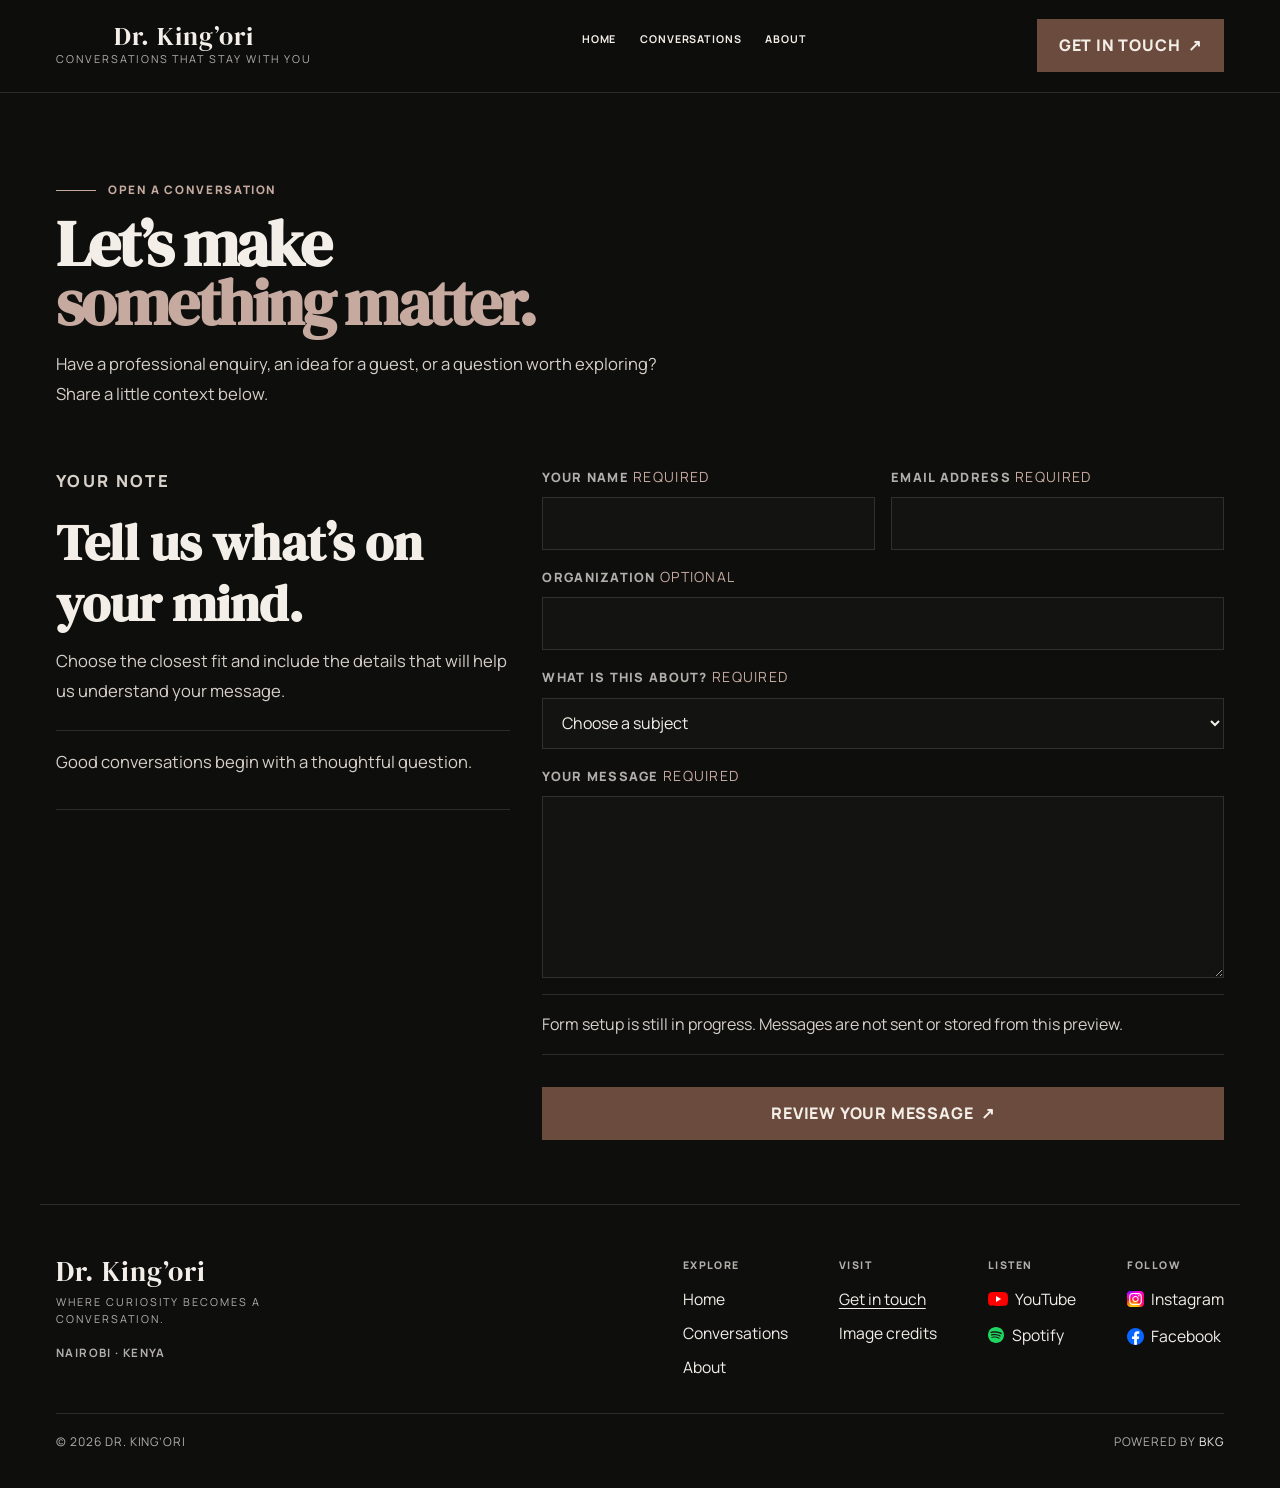
==== commit 78a938d4: "Give the site a fuller footer and clearer about and theme layouts. The close of the page now carries" ====
--- a/booking.html
+++ b/booking.html
@@ -102,9 +102,50 @@
     </main>
 
     <footer class="page-footer">
-      <a class="wordmark footer-wordmark" href="index.html"><span class="wordmark-name">Dr. King’ori</span><span class="wordmark-caption">Where curiosity becomes a conversation.</span></a>
-      <nav aria-label="Footer navigation"><ul class="footer-nav"><li><a href="index.html">Home</a></li><li><a href="media.html">Conversations</a></li><li><a href="index.html#about">About</a></li><li><a href="references.html">Image credits</a></li></ul></nav>
-      <p class="footer-meta">© <span id="currentyear"></span> Dr. King’ori</p>
+      <div class="footer-main">
+        <div class="footer-identity">
+          <a class="wordmark footer-wordmark" href="index.html">
+            <span class="wordmark-name">Dr. King’ori</span>
+            <span class="wordmark-caption">Where curiosity becomes a conversation.</span>
+          </a>
+          <p class="footer-place">Nairobi · Kenya</p>
+        </div>
+        <div class="footer-columns">
+          <nav aria-label="Explore">
+            <p>Explore</p>
+            <ul>
+              <li><a href="index.html">Home</a></li>
+              <li><a href="media.html">Conversations</a></li>
+              <li><a href="index.html#about">About</a></li>
+            </ul>
+          </nav>
+          <nav aria-label="Visit">
+            <p>Visit</p>
+            <ul>
+              <li><a href="booking.html" aria-current="page">Get in touch</a></li>
+              <li><a href="references.html">Image credits</a></li>
+            </ul>
+          </nav>
+          <nav aria-label="Listen and watch">
+            <p>Listen</p>
+            <ul>
+              <li><a href="https://www.youtube.com/@LebrandKingori" target="_blank" rel="noopener noreferrer"><img class="footer-social-icon footer-social-icon-youtube" src="images/icons/youtube.svg" alt="" width="20" height="14">YouTube</a></li>
+              <li><a href="https://open.spotify.com/show/5LmRSFz7JvyE0gGiOT6Xpd" target="_blank" rel="noopener noreferrer"><img class="footer-social-icon" src="images/icons/spotify.svg" alt="" width="16" height="16">Spotify</a></li>
+            </ul>
+          </nav>
+          <nav aria-label="Social">
+            <p>Follow</p>
+            <ul>
+              <li><a href="https://www.instagram.com/dr_kingori/" target="_blank" rel="noopener noreferrer"><img class="footer-social-icon" src="images/icons/instagram.svg" alt="" width="16" height="16">Instagram</a></li>
+              <li><a href="https://www.facebook.com/KingoriDr" target="_blank" rel="noopener noreferrer"><img class="footer-social-icon" src="images/icons/facebook.svg" alt="" width="16" height="16">Facebook</a></li>
+            </ul>
+          </nav>
+        </div>
+      </div>
+      <div class="footer-meta">
+        <p>© <span id="currentyear"></span> Dr. King’ori</p>
+        <p class="footer-credit">Powered by <a href="https://www.bkgconsultants.com/" target="_blank" rel="noopener noreferrer">BKG</a></p>
+      </div>
     </footer>
   </body>
 </html>
--- a/styles/kingori.css
+++ b/styles/kingori.css
@@ -509,6 +509,7 @@
 .home-page #main-content > .contact-band {
   max-width: none;
   margin: 0;
+  border-bottom: 0;
   border-color: rgba(243, 239, 232, 0.24);
   padding: clamp(2.5rem, 6vw, 4.5rem) max(1rem, calc((100vw - 1200px) / 2));
   background: var(--kingori-accent);
@@ -740,27 +741,42 @@
 }
 
 .topic-shortcuts {
+  display: grid;
+  grid-template-columns: repeat(2, minmax(0, 1fr));
+  column-gap: clamp(1.5rem, 4vw, 3.5rem);
+  margin-top: clamp(2.75rem, 6vw, 4.5rem);
+  border-top: 0;
+  padding-top: 0;
+}
+
+.topic-shortcuts > span {
+  grid-column: 1 / -1;
+  margin-bottom: 0.35rem;
+  color: rgba(243, 239, 232, 0.72);
+  font-size: 0.68rem;
+  font-weight: 800;
+  letter-spacing: 0.14em;
+  text-transform: uppercase;
+}
+
+.topic-shortcut {
   display: flex;
-  flex-wrap: wrap;
+  justify-content: space-between;
   align-items: baseline;
-  gap: 0.75rem 1.2rem;
-  margin-top: clamp(2.5rem, 5vw, 4rem);
-  border-top: 1px solid rgba(243, 239, 232, 0.3);
-  padding-top: 1rem;
-}
-
-.topic-shortcuts > span {
-  color: rgba(243, 239, 232, 0.72);
-  font-size: 0.65rem;
-  font-weight: 800;
-  letter-spacing: 0.12em;
-  text-transform: uppercase;
-}
-
-.topic-shortcut {
-  color: var(--kingori-text);
-  font-size: 0.72rem;
+  gap: 1rem;
+  border-bottom: 1px solid rgba(243, 239, 232, 0.3);
+  padding: 0.9rem 0;
+  color: var(--kingori-text);
+  font-size: 1rem;
+  line-height: 1.3;
   text-decoration: none;
+}
+
+.topic-shortcut .topic-count {
+  display: inline;
+  flex: 0 0 auto;
+  margin-top: 0;
+  text-align: right;
 }
 
 .topic-shortcut:hover,
@@ -849,21 +865,29 @@
 .about-visual img {
   display: block;
   width: 100%;
-  aspect-ratio: 1;
+  aspect-ratio: 4 / 3;
   border: 1px solid var(--kingori-line);
-  object-fit: contain;
+  object-fit: cover;
+  object-position: center 42%;
 }
 
 .about-visual figcaption {
   display: flex;
+  flex-wrap: wrap;
   justify-content: space-between;
-  gap: 1rem;
-  margin-top: 0.65rem;
+  align-items: baseline;
+  gap: 0.35rem 1.25rem;
+  margin-top: 0.8rem;
   color: var(--kingori-muted);
-  font-size: 0.62rem;
+  font-size: 0.66rem;
   font-weight: 700;
-  letter-spacing: 0.1em;
-  text-transform: uppercase;
+  letter-spacing: 0.12em;
+  line-height: 1.45;
+  text-transform: uppercase;
+}
+
+.about-visual figcaption span:first-child {
+  max-width: 24ch;
 }
 
 .about-content {
@@ -875,7 +899,9 @@
 }
 
 .about-section h2 {
-  font-size: clamp(2.5rem, 5vw, 5rem);
+  margin-bottom: 0;
+  font-size: clamp(2.4rem, 4.2vw, 4.25rem);
+  line-height: 1.02;
 }
 
 .about-copy {
@@ -908,36 +934,136 @@
 
 .page-footer {
   display: grid;
-  gap: 1.1rem;
-  justify-items: center;
-  padding-top: 2.2rem;
-  padding-bottom: 2.5rem;
+  gap: 2rem;
+  justify-items: stretch;
+  padding-top: 3.25rem;
+  padding-bottom: 2.25rem;
+  border-top: 1px solid var(--kingori-line);
+}
+
+.home-page .page-footer {
+  border-top: 0;
+}
+
+.footer-main {
+  display: grid;
+  gap: 2.25rem;
+}
+
+.footer-identity {
+  display: grid;
+  justify-items: start;
+  gap: 1rem;
 }
 
 .footer-wordmark {
-  margin-bottom: 0.2rem;
-}
-
-.footer-nav {
+  align-items: flex-start;
+  margin-bottom: 0;
+}
+
+.footer-wordmark .wordmark-name {
+  font-size: clamp(1.75rem, 2.2vw, 2.25rem);
+}
+
+.footer-wordmark .wordmark-caption {
+  max-width: 18rem;
+  margin-top: 0.55rem;
+  line-height: 1.55;
+}
+
+.footer-place {
+  margin: 0;
+  color: var(--kingori-muted);
+  font-size: 0.72rem;
+  font-weight: 700;
+  letter-spacing: 0.12em;
+  text-transform: uppercase;
+}
+
+.footer-columns {
+  display: grid;
+  grid-template-columns: repeat(2, minmax(0, 1fr));
+  gap: 1.75rem 1.25rem;
+}
+
+.footer-columns p {
+  margin: 0 0 0.8rem;
+  color: var(--kingori-muted);
+  font-size: 0.66rem;
+  font-weight: 800;
+  letter-spacing: 0.14em;
+  text-transform: uppercase;
+}
+
+.footer-columns ul {
   list-style: none;
+  display: grid;
+  gap: 0.55rem;
+  margin: 0;
+  padding: 0;
+}
+
+.footer-columns a {
+  display: inline-flex;
+  align-items: center;
+  gap: 0.45rem;
+  color: var(--kingori-text);
+  font-size: 0.98rem;
+  text-decoration: none;
+}
+
+.footer-social-icon {
+  display: block;
+  width: 1.05em;
+  height: 1.05em;
+  flex: none;
+}
+
+.footer-social-icon-youtube {
+  width: 1.28em;
+  height: 0.9em;
+}
+
+.footer-columns a:hover,
+.footer-columns a:focus-visible,
+.footer-columns a[aria-current="page"] {
+  text-decoration: underline;
+  text-underline-offset: 0.18em;
+}
+
+.footer-columns a:focus-visible {
+  outline: 2px solid var(--kingori-accent-readable);
+  outline-offset: 3px;
+}
+
+.footer-meta {
   display: flex;
   flex-wrap: wrap;
-  justify-content: center;
-  gap: 0.9rem 1.2rem;
-}
-
-.footer-nav a {
-  font-size: 0.78rem;
-  letter-spacing: 0.1em;
-  text-transform: uppercase;
-  font-weight: 700;
-}
-
-.footer-meta {
+  justify-content: space-between;
+  align-items: baseline;
+  gap: 0.65rem 1.5rem;
+  margin: 0;
+  padding-top: 1.15rem;
+  border-top: 1px solid var(--kingori-line);
   font-size: 0.75rem;
   letter-spacing: 0.08em;
   text-transform: uppercase;
   color: var(--kingori-muted);
+}
+
+.footer-meta p {
+  margin: 0;
+}
+
+.footer-credit a {
+  color: var(--kingori-text);
+  text-decoration: none;
+}
+
+.footer-credit a:hover,
+.footer-credit a:focus-visible {
+  text-decoration: underline;
+  text-underline-offset: 0.18em;
 }
 
 .archive-intro,
@@ -1191,10 +1317,7 @@
 }
 
 .source-status {
-  max-width: 60ch;
-  margin: 0;
-  color: var(--kingori-muted);
-  font-size: 0.72rem;
+  display: none;
 }
 
 .conversation-list {
@@ -1211,18 +1334,19 @@
 
 .conversation-entry {
   display: grid;
-  grid-template-columns: minmax(8rem, 0.28fr) minmax(0, 1fr) auto;
-  align-items: start;
-  gap: 1.25rem;
-  padding-block: 1.35rem;
+  grid-template-columns: minmax(0, 1fr) auto;
+  align-items: center;
+  gap: 0.85rem 1.25rem;
+  padding-block: 1.15rem;
 }
 
 .conversation-entry-has-cover {
-  grid-template-columns: 9rem minmax(7rem, 0.28fr) minmax(0, 1fr) auto;
+  grid-template-columns: 9rem minmax(0, 1fr) auto;
 }
 
 .conversation-cover {
-  width: 100%;
+  width: 9rem;
+  max-width: 100%;
   aspect-ratio: 16 / 10;
   border: 1px solid var(--kingori-line);
   object-fit: cover;
@@ -1242,10 +1366,8 @@
   text-transform: uppercase;
 }
 
-.conversation-index span {
-  display: block;
-  margin-top: 0.35rem;
-  color: var(--kingori-accent-readable);
+.conversation-index {
+  display: none;
 }
 
 .conversation-copy h3 {
@@ -1264,15 +1386,16 @@
 }
 
 .conversation-meta {
-  margin-bottom: 0.7rem;
-  font-size: 0.62rem;
-  letter-spacing: 0.06em;
+  margin-top: 0.35rem;
+  margin-bottom: 0;
+  font-size: 0.75rem;
+  font-weight: 500;
+  letter-spacing: 0.01em;
+  text-transform: none;
 }
 
 .conversation-tags {
-  display: flex;
-  flex-wrap: wrap;
-  gap: 0.4rem;
+  display: none;
 }
 
 .conversation-tag {
@@ -1667,16 +1790,18 @@
 
   .home-hero .hero-content {
     max-width: 36rem;
+    container-type: inline-size;
   }
 
   .home-hero h1 {
     margin-bottom: 1.25rem;
-    font-size: clamp(2.7rem, 6vw, 6.25rem);
-    line-height: 0.98;
+    font-size: clamp(1.75rem, 9.5cqi, 3.5rem);
+    line-height: 1.05;
+    white-space: nowrap;
   }
 
   .home-hero h1 em {
-    display: block;
+    display: inline;
   }
 
   .home-hero .hero-visual {
@@ -1731,7 +1856,31 @@
   }
 }
 
-@media (min-width: 980px) {
+@media (min-width: 800px) {
+  .footer-main {
+    grid-template-columns: minmax(16rem, 1fr) auto;
+    align-items: start;
+    column-gap: clamp(2.5rem, 6vw, 5rem);
+  }
+
+  .footer-wordmark {
+    max-width: 16rem;
+  }
+
+  .footer-columns {
+    grid-template-columns: repeat(2, max-content);
+    column-gap: clamp(2.5rem, 4vw, 4.75rem);
+    row-gap: 1.75rem;
+  }
+}
+
+@media (min-width: 1100px) {
+  .footer-columns {
+    grid-template-columns: repeat(4, max-content);
+  }
+}
+
+@media (min-width: 800px) {
   .about-section {
     display: grid;
     grid-template-columns: minmax(0, 0.7fr) minmax(0, 1.1fr);
@@ -1740,9 +1889,13 @@
   }
 
   .home-page #main-content > .about-editorial {
-    grid-template-columns: minmax(0, 1.1fr) minmax(0, 0.9fr);
-    gap: clamp(2rem, 5vw, 5rem);
+    grid-template-columns: minmax(16rem, 0.78fr) minmax(0, 1.22fr);
+    gap: clamp(2rem, 5vw, 5.5rem);
     align-items: center;
+  }
+
+  .home-page .about-editorial h2 {
+    max-width: 12ch;
   }
 
   .platform-links {
@@ -1751,13 +1904,55 @@
 }
 
 @media (min-width: 900px) {
-  .home-hero h1 {
-    font-size: clamp(2.35rem, 4.2vw, 3.5rem);
+  .home-hero h1,
+  .home-hero h1 em {
     white-space: nowrap;
   }
-
-  .home-hero h1 em {
-    display: inline;
+}
+
+/* Tablet: the title shares one line with the column, instead of a forced break. */
+@media (min-width: 700px) and (max-width: 1099px) {
+  .page-header .wordmark-caption {
+    display: none;
+  }
+
+  .header-container {
+    align-items: center;
+  }
+
+  .navigation {
+    min-width: 0;
+  }
+
+  .nav-items {
+    flex-wrap: nowrap;
+    justify-content: center;
+    gap: clamp(0.7rem, 1.5vw, 1.25rem);
+  }
+
+  .nav-items a {
+    font-size: clamp(0.6rem, 1.35vw, 0.67rem);
+    white-space: nowrap;
+  }
+
+  .cta-btn {
+    padding: 0.62rem 0.8rem;
+    font-size: 0.64rem;
+    white-space: nowrap;
+  }
+
+  .home-hero .eyebrow {
+    display: block;
+    max-width: 100%;
+    letter-spacing: 0.08em;
+    line-height: 1.35;
+    white-space: normal;
+    text-wrap: balance;
+  }
+
+  .home-hero .hero-lede,
+  .home-hero .hero-note {
+    max-width: none;
   }
 }
 
@@ -1842,7 +2037,7 @@
 }
 
 @media (max-width: 359px) {
-  .topic-grid {
+  .topic-shortcuts {
     grid-template-columns: minmax(0, 1fr);
   }
 }
@@ -1860,6 +2055,10 @@
 }
 
 @media (max-width: 699px) {
+  .page-header .wordmark-caption {
+    display: none;
+  }
+
   .media-page .header-container {
     grid-template-columns: minmax(0, 1fr) auto;
     gap: 0.55rem 0.75rem;
@@ -1874,11 +2073,6 @@
 
   .media-page .wordmark-name {
     font-size: 1.35rem;
-  }
-
-  .media-page .wordmark-caption {
-    font-size: 0.52rem;
-    letter-spacing: 0.11em;
   }
 
   .media-page .navigation {
@@ -1972,8 +2166,7 @@
   }
 
   .archive-heading .eyebrow {
-    margin-bottom: 0.25rem;
-    font-size: 0.55rem;
+    display: none;
   }
 
   .archive-heading h2 {
@@ -2042,56 +2235,41 @@
     font-size: 0.65rem;
   }
 
-  .source-status {
-    max-width: 40ch;
-    font-size: 0.64rem;
-    line-height: 1.4;
-  }
-
   .conversation-entry {
-    grid-template-columns: minmax(5rem, 0.25fr) minmax(0, 1fr);
-    gap: 0.85rem;
+    grid-template-columns: minmax(0, 1fr);
+    gap: 0.75rem;
   }
 
   .conversation-entry-has-cover {
     grid-template-columns: 5.5rem minmax(0, 1fr);
+    align-items: center;
+    gap: 0.75rem 0.85rem;
   }
 
   .conversation-entry-has-cover .conversation-cover {
     grid-column: 1;
-    grid-row: 1 / span 3;
-    align-self: start;
-  }
-
-  .conversation-entry-has-cover .conversation-index,
+    grid-row: 1 / span 2;
+    width: 5.5rem;
+    align-self: center;
+  }
+
   .conversation-entry-has-cover .conversation-copy,
   .conversation-entry-has-cover .conversation-details {
     grid-column: 2;
   }
 
-  .conversation-entry-has-cover .conversation-index {
+  .conversation-entry-has-cover .conversation-copy {
     grid-row: 1;
   }
 
-  .conversation-entry-has-cover .conversation-copy {
+  .conversation-entry-has-cover .conversation-details {
     grid-row: 2;
-  }
-
-  .conversation-entry-has-cover .conversation-details {
-    grid-row: 3;
-  }
-
-  .conversation-details {
-    grid-column: 2;
     justify-self: start;
   }
 
-  .conversation-index {
-    font-size: 0.58rem;
-  }
-
   .conversation-copy h3 {
-    font-size: 1.3rem;
+    font-size: 1.12rem;
+    line-height: 1.2;
   }
 
   .dialog-metadata div {
@@ -2125,18 +2303,22 @@
     font-size: 1.35rem;
   }
 
-  .home-page .wordmark-caption {
-    font-size: 0.55rem;
-    letter-spacing: 0.12em;
-  }
-
   .home-page .navigation {
     grid-column: 1 / -1;
     grid-row: 2;
   }
 
-  .home-page .nav-items {
-    gap: 0.5rem 1.25rem;
+  .home-page .nav-items,
+  .media-page .nav-items {
+    flex-wrap: nowrap;
+    justify-content: flex-start;
+    gap: clamp(0.65rem, 2.5vw, 1.1rem);
+  }
+
+  .home-page .nav-items a,
+  .media-page .nav-items a {
+    font-size: clamp(0.58rem, 2.55vw, 0.66rem);
+    white-space: nowrap;
   }
 
   .home-page .actions {
@@ -2151,6 +2333,7 @@
   }
 
   .home-hero {
+    container-type: inline-size;
     display: grid;
     grid-template-columns: minmax(0, 1fr);
     grid-template-rows: auto auto auto auto auto;
@@ -2158,7 +2341,7 @@
     gap: 0.7rem;
     min-height: 0;
     overflow: visible;
-    padding: 1.25rem 1rem 1.75rem;
+    padding: 1.25rem 1rem 2.75rem;
   }
 
   .home-hero .hero-content {
@@ -2166,31 +2349,39 @@
   }
 
   .home-hero .eyebrow {
+    display: block;
     grid-row: 1;
     position: relative;
     z-index: 1;
-    max-width: none;
+    max-width: 100%;
     margin-bottom: 0;
-    font-size: 0.58rem;
-    line-height: 1.5;
-    letter-spacing: 0.11em;
-    white-space: nowrap;
+    font-size: clamp(0.56rem, 2.45vw, 0.68rem);
+    line-height: 1.35;
+    letter-spacing: 0.07em;
+    white-space: normal;
+    text-wrap: balance;
+  }
+
+  .home-hero .eyebrow span {
+    width: 1.15rem;
+    margin-right: 0.45rem;
+    vertical-align: middle;
   }
 
   .home-hero h1 {
     grid-row: 2;
     position: relative;
     z-index: 1;
-    max-width: none;
-    margin: 0;
-    white-space: normal;
-    font-size: clamp(2.25rem, 10vw, 3.4rem);
-    line-height: 0.98;
-    letter-spacing: -0.045em;
+    max-width: 100%;
+    margin: 0.35rem 0 0;
+    font-size: clamp(1.7rem, 10cqi, 2.75rem);
+    line-height: 1.05;
+    letter-spacing: -0.035em;
+    white-space: nowrap;
   }
 
   .home-hero h1 em {
-    display: block;
+    display: inline;
   }
 
   .home-hero .drop-word {
@@ -2202,9 +2393,9 @@
   .home-hero .hero-lede {
     display: block;
     grid-row: 3;
-    max-width: 34ch;
-    margin: 0;
-    font-size: 0.87rem;
+    max-width: none;
+    margin: 0.85rem 0 0;
+    font-size: clamp(0.92rem, 3.6vw, 1.05rem);
     line-height: 1.55;
   }
 
@@ -2212,7 +2403,7 @@
     grid-row: 5;
     position: relative;
     z-index: 2;
-    margin: 0.15rem 0 0;
+    margin: 1.75rem 0 0.35rem;
     align-self: start;
     justify-self: start;
     width: max-content;
@@ -2237,7 +2428,7 @@
     z-index: 0;
     width: calc(100% + 2rem);
     min-width: 0;
-    margin: 0 -1rem;
+    margin: 1.15rem -1rem 0;
     overflow: visible;
     pointer-events: none;
   }
@@ -2253,9 +2444,10 @@
 
   .home-hero .hero-visual figcaption {
     display: flex;
-    margin: 0.5rem 1rem 0;
+    margin: 1.15rem 1rem 0;
     padding: 0;
-    font-size: 0.64rem;
+    font-size: clamp(0.58rem, 2.6vw, 0.7rem);
+    white-space: nowrap;
   }
 
   .home-hero .hero-visual figcaption > span:last-child {
@@ -2264,6 +2456,102 @@
 
   .home-hero .hero-bottomline {
     display: none;
+  }
+
+  .topic-grid {
+    grid-template-columns: repeat(2, minmax(0, 1fr));
+    column-gap: 0.85rem;
+    row-gap: 1.45rem;
+  }
+
+  .topic-card {
+    padding-top: 0;
+    border-top: 0;
+  }
+
+  .topic-image {
+    margin-bottom: 0.55rem;
+  }
+
+  .topic-image img {
+    aspect-ratio: 16 / 10;
+  }
+
+  .topic-name {
+    margin-top: 0;
+    font-size: clamp(1.02rem, 3.9vw, 1.25rem);
+    line-height: 1.15;
+  }
+
+  .topic-count {
+    margin-top: 0.28rem;
+    font-size: 0.6rem;
+  }
+
+  .topic-number,
+  .topic-description,
+  .topic-link-label {
+    display: none;
+  }
+
+  .topic-shortcuts {
+    grid-template-columns: minmax(0, 1fr);
+    margin-top: 2.25rem;
+  }
+
+  .topic-shortcut {
+    font-size: 0.95rem;
+  }
+
+  .listen-section .listen-copy p:not(.eyebrow),
+  .listen-section .button-light {
+    display: none;
+  }
+}
+
+@media (max-width: 799px) {
+  .home-page #main-content > .about-editorial {
+    grid-template-columns: minmax(7.25rem, 38%) minmax(0, 1fr);
+    column-gap: 1rem;
+    row-gap: 1.35rem;
+    align-items: stretch;
+    padding-top: 2.75rem;
+    padding-bottom: 2.75rem;
+  }
+
+  .about-content {
+    display: contents;
+  }
+
+  .about-visual {
+    grid-column: 1;
+    grid-row: 1 / span 2;
+  }
+
+  .about-visual figcaption {
+    display: none;
+  }
+
+  .about-content > .eyebrow {
+    grid-column: 2;
+    grid-row: 1;
+    align-self: end;
+    margin-bottom: 0.45rem;
+  }
+
+  .about-editorial h2 {
+    grid-column: 2;
+    grid-row: 2;
+    align-self: start;
+    max-width: none;
+    font-size: clamp(1.55rem, 6.4vw, 2.15rem);
+    line-height: 1.05;
+  }
+
+  .about-copy {
+    grid-column: 1 / -1;
+    grid-row: 3;
+    margin-top: 0.15rem;
   }
 }
 
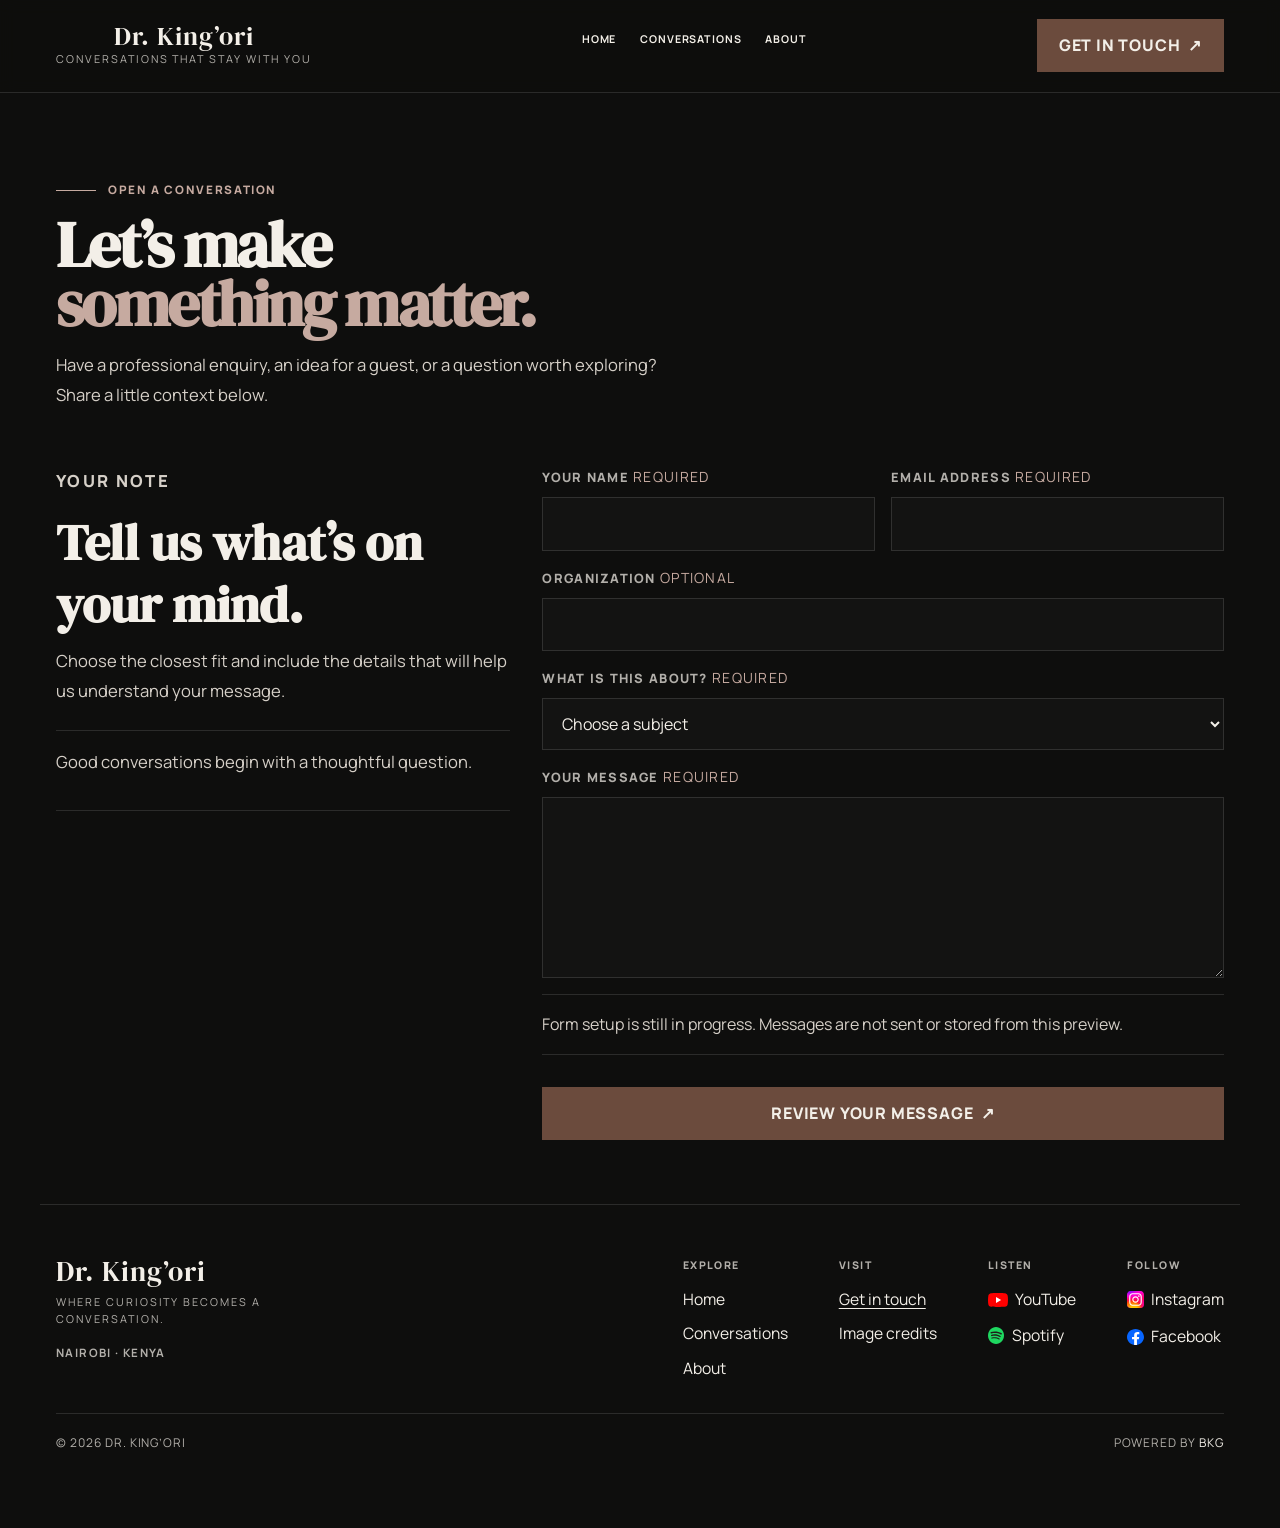
==== commit 90ac026b: "Keep the header on screen and add a way back to the top. The home page was scrolling away as one blo" ====
--- a/booking.html
+++ b/booking.html
@@ -18,8 +18,8 @@
     />
     <link rel="stylesheet" href="styles/styles.css" />
     <link rel="stylesheet" href="styles/booking.css" />
-    <link rel="stylesheet" href="styles/kingori.css" />
-    <script src="scripts/main.js" defer></script>
+    <link rel="stylesheet" href="styles/kingori.css?v=20261023-2" />
+    <script src="scripts/main.js?v=20261023-2" defer></script>
     <script src="scripts/booking.js" defer></script>
   </head>
   <body>
@@ -147,5 +147,6 @@
         <p class="footer-credit">Powered by <a href="https://www.bkgconsultants.com/" target="_blank" rel="noopener noreferrer">BKG</a></p>
       </div>
     </footer>
+    <button class="to-top" type="button" aria-label="Back to top"><span aria-hidden="true">↑</span></button>
   </body>
 </html>
--- a/styles/kingori.css
+++ b/styles/kingori.css
@@ -32,7 +32,6 @@
   pointer-events: none;
 }
 
-.home-stage > .page-header,
 .home-stage > main,
 .home-stage > .page-footer {
   position: relative;
@@ -65,19 +64,93 @@
 }
 
 .page-header {
-  position: sticky;
+  position: fixed;
   top: 0;
-  z-index: 20;
+  right: 0;
+  left: 0;
+  z-index: 40;
   background: rgba(14, 14, 13, 0.92);
   backdrop-filter: blur(8px);
   border-bottom: 1px solid var(--kingori-line);
 }
 
-.home-page .page-header {
-  position: relative;
+body {
+  padding-top: var(--header-height, 7rem);
+}
+
+.home-page {
+  padding-top: 0;
+}
+
+.home-page .home-stage {
+  padding-top: var(--header-height, 7rem);
+}
+
+.home-page .home-stage > .page-header {
+  position: fixed;
+  top: 0;
+  right: 0;
+  left: 0;
+  z-index: 40;
   background: transparent;
   backdrop-filter: none;
-  border-bottom: 0;
+  border-bottom: 1px solid transparent;
+  transition:
+    background-color 180ms ease,
+    border-color 180ms ease,
+    backdrop-filter 180ms ease;
+}
+
+.home-page .home-stage > .page-header.is-stuck {
+  background: rgba(14, 14, 13, 0.92);
+  backdrop-filter: blur(8px);
+  border-bottom-color: var(--kingori-line);
+}
+
+.to-top {
+  position: fixed;
+  right: 1rem;
+  bottom: 1rem;
+  z-index: 30;
+  display: inline-flex;
+  align-items: center;
+  justify-content: center;
+  width: 2.75rem;
+  height: 2.75rem;
+  padding: 0;
+  border: 1px solid rgba(243, 239, 232, 0.45);
+  background: #0e0e0d;
+  color: var(--kingori-text);
+  font: inherit;
+  font-size: 1.05rem;
+  line-height: 1;
+  cursor: pointer;
+  opacity: 0;
+  visibility: hidden;
+  pointer-events: none;
+  transform: translateY(0.35rem);
+  transition:
+    opacity 180ms ease,
+    visibility 180ms ease,
+    transform 180ms ease,
+    border-color 180ms ease;
+}
+
+.to-top.is-visible {
+  opacity: 1;
+  visibility: visible;
+  pointer-events: auto;
+  transform: none;
+}
+
+.to-top:hover,
+.to-top:focus-visible {
+  border-color: var(--kingori-text);
+}
+
+.to-top:focus-visible {
+  outline: 2px solid var(--kingori-accent-readable);
+  outline-offset: 3px;
 }
 
 .header-container {
@@ -937,7 +1010,7 @@
   gap: 2rem;
   justify-items: stretch;
   padding-top: 3.25rem;
-  padding-bottom: 2.25rem;
+  padding-bottom: 4.75rem;
   border-top: 1px solid var(--kingori-line);
 }
 
@@ -2043,6 +2116,8 @@
 }
 
 @media (prefers-reduced-motion: reduce) {
+  .home-page .home-stage > .page-header,
+  .to-top,
   .topic-image img,
   .topic-link-label {
     transition: none;
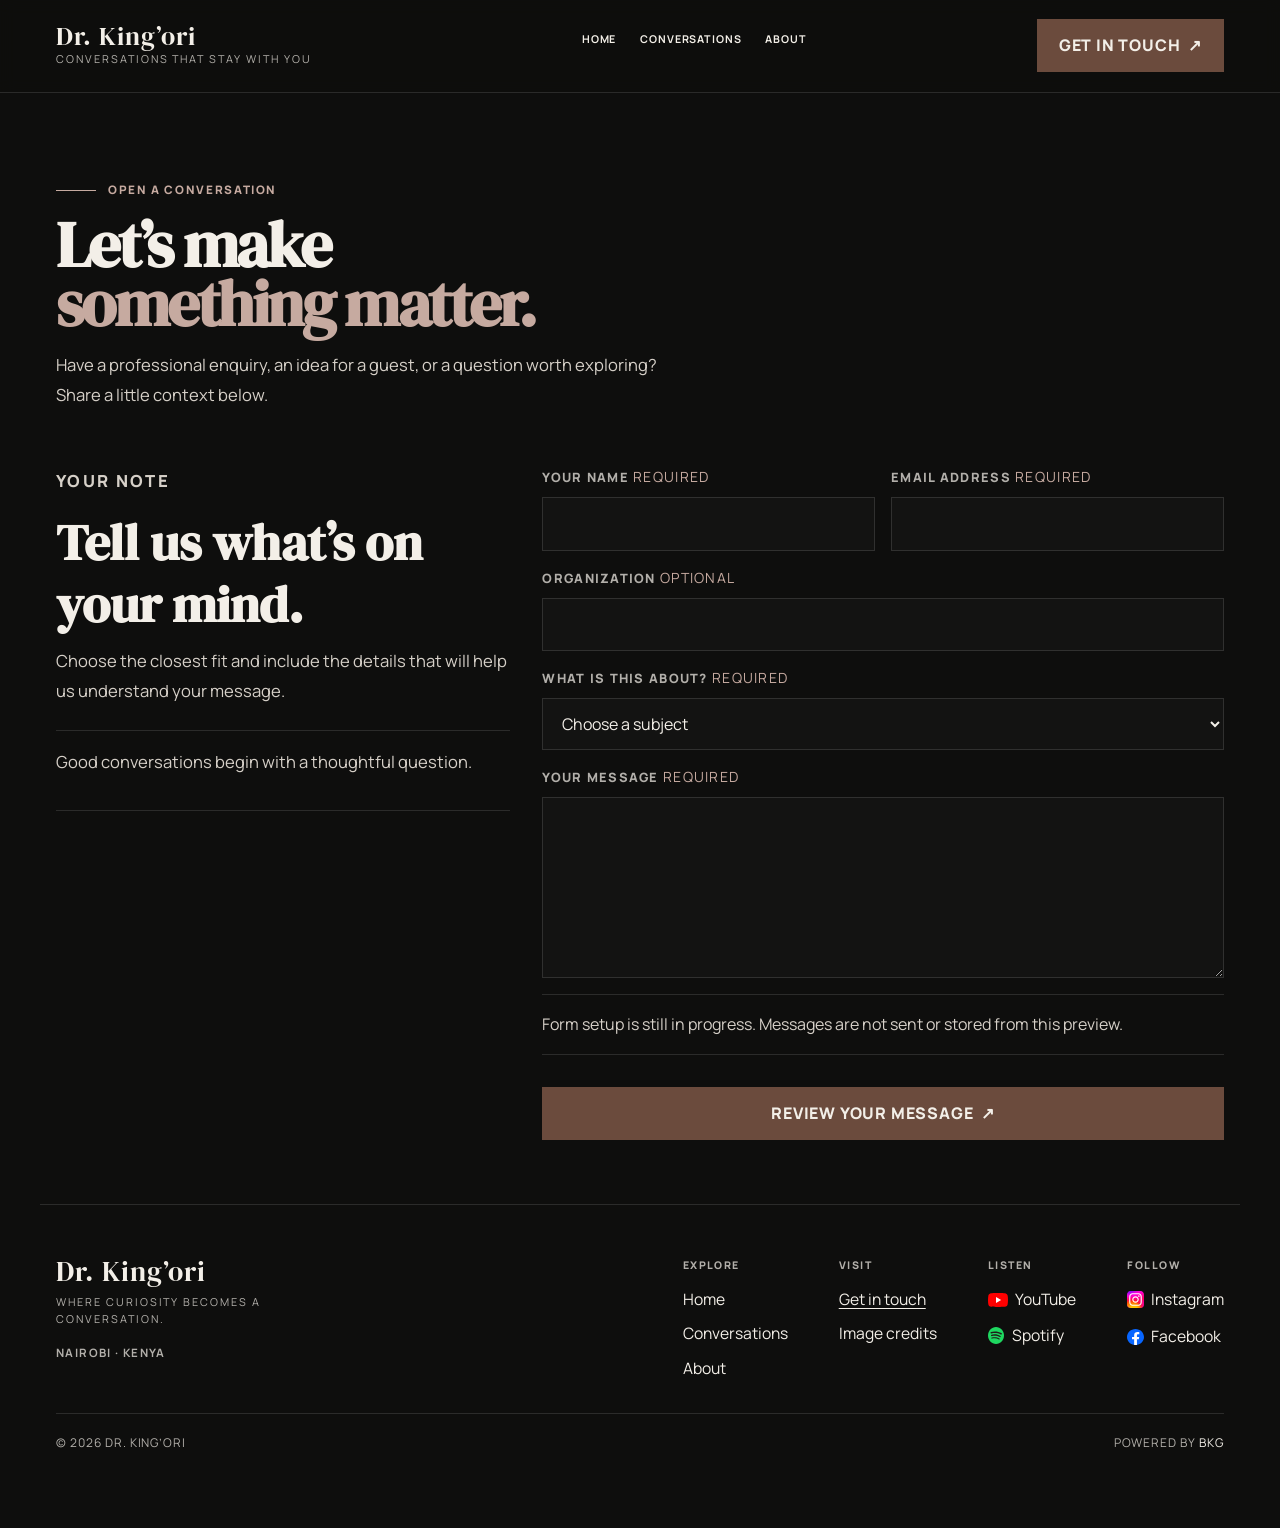
==== commit c7593ed8: "Align the header and theme cards with the hero title. The logo sat further in than “Questions that m" ====
--- a/booking.html
+++ b/booking.html
@@ -18,7 +18,7 @@
     />
     <link rel="stylesheet" href="styles/styles.css" />
     <link rel="stylesheet" href="styles/booking.css" />
-    <link rel="stylesheet" href="styles/kingori.css?v=20261023-2" />
+    <link rel="stylesheet" href="styles/kingori.css?v=20261023-3" />
     <script src="scripts/main.js?v=20261023-2" defer></script>
     <script src="scripts/booking.js" defer></script>
   </head>
--- a/styles/kingori.css
+++ b/styles/kingori.css
@@ -161,6 +161,16 @@
   gap: 1rem;
   justify-items: center;
   align-items: center;
+}
+
+.home-page .page-header .header-container {
+  max-width: none;
+  padding-left: max(1rem, calc((100vw - 1200px) / 2));
+  padding-right: max(1rem, calc((100vw - 1200px) / 2));
+}
+
+.page-header .wordmark {
+  align-items: flex-start;
 }
 
 .wordmark {
@@ -719,6 +729,8 @@
 
 .topic-grid {
   list-style: none;
+  margin: 0;
+  padding: 0;
   display: grid;
   grid-template-columns: repeat(3, minmax(0, 1fr));
   column-gap: clamp(1rem, 2.5vw, 2rem);
@@ -2365,6 +2377,7 @@
 
   .home-page .header-container {
     grid-template-columns: minmax(0, 1fr) auto;
+    justify-items: start;
     gap: 0.65rem 1rem;
     padding: 0.85rem 1rem;
   }
